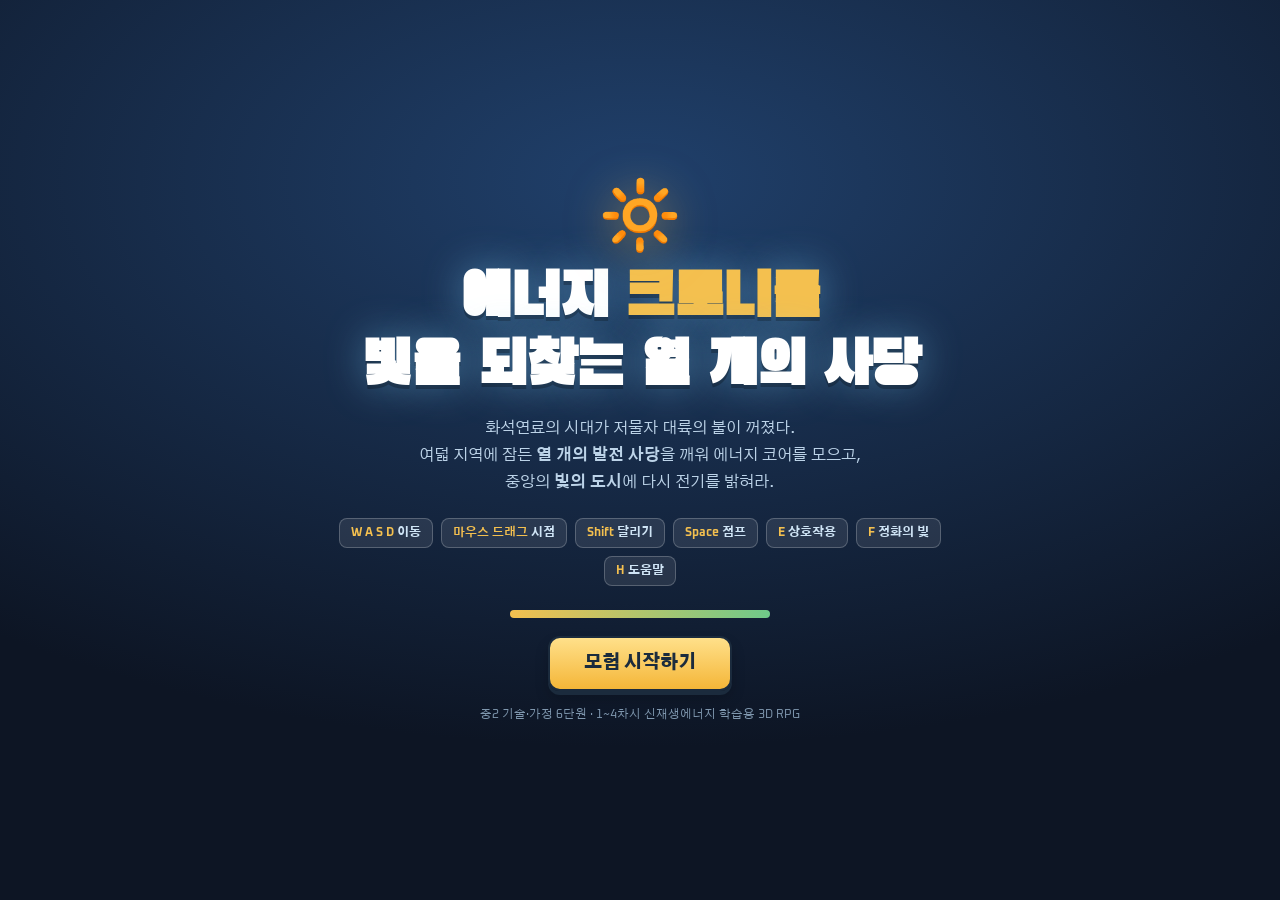
==== index.html @ 3b9fcce2 "Add files via upload" ====
<!doctype html>
<html lang="ko">
<head>
<meta charset="utf-8">
<meta name="viewport" content="width=device-width,initial-scale=1,maximum-scale=1,user-scalable=no,viewport-fit=cover">
<meta name="mobile-web-app-capable" content="yes">
<meta name="apple-mobile-web-app-capable" content="yes">
<meta name="description" content="중2 기술·가정 6단원 신재생에너지 학습용 3D RPG">
<title>에너지 크로니클 — 빛을 되찾는 열 개의 사당</title>
<link rel="preconnect" href="https://fonts.googleapis.com">
<link rel="preconnect" href="https://fonts.gstatic.com" crossorigin>
<link rel="stylesheet" href="https://fonts.googleapis.com/css2?family=Black+Han+Sans&family=Gothic+A1:wght@400;500;700;900&family=Oxanium:wght@600;800&display=swap">
<link rel="stylesheet" href="css/theme.css">
<link rel="stylesheet" href="css/ui.css">
</head>
<body>
<div id="scene"></div>
<!-- ═══════════ 타이틀 ═══════════ -->
<div id="title">
  <div class="wrap">
    <div class="crest">🔆</div>
    <h1>에너지 <em>크로니클</em><br>빛을 되찾는 열 개의 사당</h1>
    <p>화석연료의 시대가 저물자 대륙의 불이 꺼졌다.<br>
       여덟 지역에 잠든 <b>열 개의 발전 사당</b>을 깨워 에너지 코어를 모으고,<br>
       중앙의 <b>빛의 도시</b>에 다시 전기를 밝혀라.</p>
    <div class="keys">
      <span class="kcap"><b>W A S D</b> 이동</span>
      <span class="kcap"><b>마우스 드래그</b> 시점</span>
      <span class="kcap"><b>Shift</b> 달리기</span>
      <span class="kcap"><b>Space</b> 점프</span>
      <span class="kcap"><b>E</b> 상호작용</span>
      <span class="kcap"><b>F</b> 정화의 빛</span>
      <span class="kcap"><b>H</b> 도움말</span>
    </div>
    <div class="keys" id="touchKeys" style="display:none">
      <span class="kcap"><b>왼쪽 조이스틱</b> 이동 (끝까지 밀면 달리기)</span>
      <span class="kcap"><b>화면 쓸기</b> 시점 · <b>두 손가락</b> 줌</span>
      <span class="kcap"><b>E 버튼</b> 사당 입장 · 대화</span>
      <span class="kcap"><b>빛 버튼</b> 오염 몬스터 정화</span>
    </div>
    <div id="loadbar"><i></i></div>
    <button class="btn gold" id="startBtn" style="font-size:18px;padding:14px 34px">모험 시작하기</button>
    <div id="saveRow">
      <span id="saveInfo"></span>
      <button class="linkBtn" id="resetBtn">처음부터 새로 시작</button>
    </div>
    <div style="color:#7f97ae;font-size:12px;margin-top:16px;font-family:var(--num)">
      중2 기술·가정 6단원 · 1~4차시 신재생에너지 학습용 3D RPG
    </div>
  </div>
</div>

<!-- ═══════════ HUD ═══════════ -->
<div id="hud">
  <div id="coreHud" class="panel">
    <div class="ttl"><span style="font-size:19px">🏙️</span><b>빛의 도시 전력</b></div>
    <div id="powerBar"><i></i></div>
    <div id="powerTxt"><span id="pwPct">0%</span><span id="pwCnt">코어 0 / 10</span></div>
    <div id="coreDots"></div>
    <div id="hpHud"><span class="lb">체력</span></div>
  </div>
  <div id="sparkHud" class="panel"><span style="font-size:19px">✨</span><b id="sparkN">0</b><span style="font-size:12px;color:var(--muted);font-weight:700">에너지 파편</span></div>
  <button id="sndBtn" class="panel" title="소리 켜기/끄기 (K)" aria-label="소리 켜기/끄기">🔊</button>
  <div id="runeHud" class="panel" style="display:none"><span style="font-size:19px">🔷</span><b id="runeN">0 / 10</b><span style="font-size:12px;color:var(--muted);font-weight:700">고대 룬</span></div>
  <div id="quest" class="panel">
    <span class="tag">현재 목표</span>
    <h4 id="qTitle">빛의 도시로</h4>
    <p id="qBody">도시 광장의 시장에게 말을 걸어 무슨 일이 벌어졌는지 들어보자.</p>
  </div>
  <div id="minimap"><canvas id="mmCv" width="356" height="356"></canvas>
    <div id="warpPanel"><div class="warpHead">✨ 빠른 이동 <small>깨운 사당으로 바로 갑니다</small></div>
      <div id="warpList"></div></div>
  </div>
  <div id="prompt" class="panel"><span class="ekey">E</span><span class="txt"></span></div>
  <div id="toast"></div>
  <div id="hint">H · 도움말 &nbsp;|&nbsp; M · 지도 확대 &nbsp;|&nbsp; 마우스 휠 · 줌</div>
</div>

<!-- ═══════════ 터치 컨트롤 ═══════════ -->
<div id="touchUI">
  <div id="stick"><div id="knob"></div></div>
  <div id="tbtns">
    <button class="tbtn" id="tRun">달리기</button>
    <button class="tbtn light" id="tLight">빛<small>정화</small></button>
    <button class="tbtn" id="tJump">점프<small>▲</small></button>
    <button class="tbtn big" id="tE">E<small>상호작용</small></button>
  </div>
  <button id="fsBtn" title="전체화면">⛶</button>
</div>

<div id="hurt"></div>
<div id="downFlash"></div>

<!-- ═══════════ 대화 ═══════════ -->
<div id="dialog" class="panel">
  <div class="who"><div class="face" id="dgFace">🙂</div><div><b id="dgName">주민</b><br><span id="dgRole"></span></div></div>
  <div class="say" id="dgSay"></div>
  <div class="next">Space / 클릭 — 다음 ▶</div>
</div>

<!-- ═══════════ 사당 ═══════════ -->
<div id="shrine">
  <div id="shrineBox" class="panel">
    <div class="shHead">
      <div class="icon" id="shIcon">☀️</div>
      <div><h2 id="shTitle">사당</h2><p id="shSub"></p></div>
      <button class="btn ghost x" id="shClose">나가기 (Esc)</button>
    </div>
    <div class="shBody">
      <div>
        <div class="stagePane"><canvas id="shCv" width="960" height="540"></canvas>
          <div class="clearBanner" id="shClear">
            <div>
              <div class="coreSpin" id="clearIcon">💠</div>
              <h3 id="clearTitle">에너지 코어 획득!</h3>
              <p id="clearText"></p>
              <button class="btn gold" id="clearBtn">코어를 가지고 나가기</button>
            </div>
          </div>
        </div>
        <div class="note" id="shNote" style="margin-top:10px"></div>
      </div>
      <div class="ctrlPane" id="shCtrl"></div>
    </div>
  </div>
</div>

<!-- ═══════════ 엔딩 ═══════════ -->
<div id="ending"><div class="wrap">
  <div style="font-size:62px;margin-bottom:8px" id="endEmoji">🌇</div>
  <h1 id="endTitle">빛의 도시가 <em>다시 켜졌다</em></h1>
  <p id="endText"></p>
  <div class="sum" id="endSum"></div>
  <button class="btn gold" id="endBtn">섬으로 돌아가기</button>
</div></div>

<!-- ═══════════ 도움말 ═══════════ -->
<div id="help"><div class="panel">
  <div class="helpHead">
    <h3>🎮 조작 방법</h3>
    <button class="helpClose" id="helpX2" aria-label="닫기">✕</button>
  </div>
  <div class="helpBody">
    <table>
      <tr><td>W A S D</td><td>앞·뒤·좌·우 이동 (카메라 기준)</td></tr>
      <tr><td>마우스 드래그</td><td>카메라 회전 · 휠로 줌</td></tr>
      <tr><td>Shift</td><td>달리기</td></tr>
      <tr><td>Space</td><td>점프 (대화 중엔 다음 대사)</td></tr>
      <tr><td>E</td><td>사당 입장 · 대화 · 파편 줍기</td></tr>
      <tr><td>F / 클릭</td><td>정화의 빛 (가까운 몬스터 자동 조준)</td></tr>
      <tr><td>M</td><td>전체 지도 보기</td></tr>
      <tr><td>Esc</td><td>사당·대화 나가기</td></tr>
      <tr><td>H</td><td>이 도움말 열기/닫기</td></tr>
      <tr><td>태블릿</td><td>왼쪽 조이스틱 이동(끝까지 밀면 달리기)<br>화면 쓸기 시점 · 두 손가락 줌 · 오른쪽 E/점프</td></tr>
    </table>

    <h4>알아두면 좋은 것</h4>
    <ul class="helpList">
      <li><b>🌫️ 오염 몬스터</b> — 정화의 빛(F)으로 물리칩니다. 코어가 많을수록 빛이 강해지고, 사당을 깨우면 그 지역의 오염이 걷힙니다.</li>
      <li><b>💚 체력</b> — 다하면 빛의 도시에서 깨어납니다. 진행 상황은 그대로예요.</li>
      <li><b>✨ 에너지 파편</b> — 3개를 모으면 사당 안에서 힌트를 한 번 쓸 수 있습니다.</li>
      <li><b>🗺️ 여덟 지역</b> — 바람 언덕 · 물의 계곡 · 불의 분지 · 황금 들판 · 되살림 단지 · 수소 해안 · 햇빛 고원 · 조수 갯벌. 땅 색과 풍경, 세워진 구조물이 지역마다 다릅니다.</li>
      <li><b>✨ 빠른 이동</b> — M으로 지도를 열면 이미 깨운 사당으로 바로 갈 수 있습니다. 아직 안 깬 사당으로는 못 가요 — 처음 가는 길은 직접 걸어야 합니다.</li>
      <li><b>👻 수호 정령</b> — 사당 입구 옆에 떠 있습니다. 처음 다가가면 먼저 말을 걸고, 시련을 깨면 축하해 줍니다. E로 다시 대화할 수 있어요.</li>
      <li><b>🔷 고대 룬</b> — 사당 뒤편에 하나씩 숨어 있습니다. 모을수록 관제탑 예산 +5억 (10개면 100 → 150억).</li>
      <li><b>💠 코어 10개</b> — 도시에 불이 켜지고, 광장에 <b>에너지 관제탑</b>(마지막 시련)이 열립니다.</li>
    </ul>

    <div class="ctrl" style="margin-top:14px">
      <label>🌫️ 몬스터 밀도 <span style="font-family:var(--body);font-weight:700;font-size:12px;color:var(--muted)">수업 중 바꿔도 됩니다</span></label>
      <div class="chips" id="monLv">
        <button class="chip">없음</button><button class="chip">적게</button><button class="chip">적당히</button><button class="chip">보통</button>
      </div>
      <div class="note" id="monLvDesc" style="margin-top:7px"></div>
    </div>
    <div class="ctrl" style="margin-top:14px">
      <label>🔊 소리 <span id="volLabel" style="font-family:var(--num);font-weight:800;font-size:14px;color:#c2691f">18%</span></label>
      <input type="range" id="volRange" min="0" max="60" step="1" value="18">
      <div class="note" style="margin-top:7px">0으로 내리면 꺼집니다. 화면 오른쪽 위 스피커 버튼이나 <b>K</b> 키로도 켜고 끌 수 있어요. 배경음악은 파일이 아니라 코드로 연주되므로 인터넷이 없어도 나옵니다.</div>
    </div>
    <div class="ctrl" style="margin-top:12px">
      <label>🗑️ 진행 초기화 <span style="font-family:var(--body);font-weight:700;font-size:12px;color:var(--muted)">이 기기·이 브라우저에만 적용</span></label>
      <button class="btn ghost" id="resetBtn2" style="width:100%">처음부터 새로 시작</button>
      <div class="note" style="margin-top:7px">모은 코어·룬·파편과 정령 대화 기록이 모두 지워지고 화면이 새로 열립니다.</div>
    </div>
  </div>
  <div class="helpFoot"><button class="btn" id="helpX">닫기</button></div>
</div></div>

<script src="js/vendor/three.min.js"></script>
<script src="js/config.js"></script>
<script src="js/audio.js"></script>
<script src="js/art.js"></script>
<script src="js/world.js"></script>
<script src="js/regions.js"></script>
<script src="js/actors.js"></script>
<script src="js/monsters.js"></script>
<script src="js/game.js"></script>
<script src="js/shrine.js"></script>
<script src="js/puzzles.js"></script>
</body>
</html>
---- css/theme.css ----
/* ═══════════════════════════════════════════════════
   theme.css — 색 · 글꼴 · 기본 리셋
   톤을 바꾸고 싶으면 여기 :root 변수만 고치면 됩니다.
   ═══════════════════════════════════════════════════ */
:root{
  --disp:'Black Han Sans',system-ui,sans-serif;
  --body:'Gothic A1',system-ui,sans-serif;
  --num:'Oxanium','Gothic A1',monospace;
  --ink:#14202f; --paper:#f6f1e4; --paper2:#fffdf6;
  --line:#d8ceb6; --muted:#6d7f92;
  --gold:#f4c04f; --leaf:#6fc98a; --sky:#79c8f2;
  --solar:#f6b93b; --thermal:#ef7a5a; --wind:#5ad3c4; --hydro:#5b9df9;
  --geo:#e8674f; --ocean:#8f7ef0; --bio:#8dc63f; --waste:#c58bd6;
  --h2:#4fd0e0; --cell:#7ae0a8;
}
*{box-sizing:border-box;margin:0;padding:0}
html,body{height:100%;overflow:hidden;background:#0d1524}
body{font-family:var(--body);color:var(--ink);-webkit-user-select:none;user-select:none;
  -webkit-tap-highlight-color:transparent;touch-action:none;overscroll-behavior:none}
canvas{touch-action:none}
canvas{display:block}
#scene{position:fixed;inset:0}
---- css/ui.css ----
/* ═══════════════════════════════════════════════════
   ui.css — HUD · 대화창 · 사당 화면 · 터치 컨트롤
   ═══════════════════════════════════════════════════ */
/* ───────── 공통 UI 부품 ───────── */
.panel{
  background:linear-gradient(180deg,var(--paper2),var(--paper));
  border:2px solid var(--line);border-radius:18px;
  box-shadow:0 10px 30px rgba(10,20,35,.28), inset 0 1px 0 #fff;
}
.tag{font-family:var(--num);font-weight:800;font-size:11px;letter-spacing:.14em;text-transform:uppercase;color:var(--muted)}
.btn{
  font-family:var(--body);font-weight:900;font-size:15px;cursor:pointer;
  border:2px solid #1b2b3d;border-radius:12px;padding:10px 18px;
  background:linear-gradient(180deg,#fff,#efe7d3);color:#1b2b3d;
  box-shadow:0 4px 0 #1b2b3d, 0 8px 14px rgba(0,0,0,.18);transition:.08s;
}
.btn:hover{transform:translateY(-1px);box-shadow:0 5px 0 #1b2b3d,0 10px 18px rgba(0,0,0,.2)}
.btn:active{transform:translateY(3px);box-shadow:0 1px 0 #1b2b3d}
.btn.gold{background:linear-gradient(180deg,#ffe08a,#f4b638)}
.btn.ghost{background:rgba(255,255,255,.6);box-shadow:0 3px 0 rgba(27,43,61,.5)}
.btn:disabled{opacity:.45;cursor:not-allowed;transform:none;box-shadow:0 4px 0 #1b2b3d}

/* ───────── 타이틀 ───────── */
#title{position:fixed;inset:0;z-index:60;display:flex;align-items:center;justify-content:center;
  background:radial-gradient(120% 90% at 50% 20%,#20406b 0%,#0d1524 70%);}
#title .wrap{text-align:center;max-width:720px;padding:28px;animation:rise .8s cubic-bezier(.2,.9,.3,1)}
@keyframes rise{from{opacity:0;transform:translateY(24px)}to{opacity:1;transform:none}}
#title .crest{font-size:66px;filter:drop-shadow(0 6px 20px rgba(244,192,79,.55));animation:float 3.4s ease-in-out infinite}
@keyframes float{0%,100%{transform:translateY(0)}50%{transform:translateY(-10px)}}
#title h1{font-family:var(--disp);color:#fff;font-size:clamp(34px,6vw,60px);line-height:1.14;letter-spacing:-1px;
  text-shadow:0 4px 0 rgba(0,0,0,.25),0 0 40px rgba(121,200,242,.45);margin:6px 0 4px}
#title h1 em{font-style:normal;color:var(--gold)}
#title p{color:#bcd3e8;font-size:16px;line-height:1.7;margin:12px auto 22px;max-width:52ch}
#title .keys{display:flex;gap:8px;justify-content:center;flex-wrap:wrap;margin-bottom:24px}
.kcap{font-family:var(--num);font-weight:800;font-size:12px;color:#cfe4f5;background:rgba(255,255,255,.09);
  border:1px solid rgba(255,255,255,.22);border-radius:8px;padding:6px 11px}
.kcap b{color:var(--gold)}
#loadbar{width:260px;height:8px;border-radius:9px;background:rgba(255,255,255,.14);margin:0 auto 18px;overflow:hidden}
#bootErr{max-width:560px;margin:4px auto 0;padding:18px 20px;border-radius:16px;text-align:left;
  background:rgba(255,255,255,.07);border:1px solid rgba(255,180,180,.45);color:#e8f0f8;line-height:1.75}
#bootErr b{display:block;font-family:var(--disp);font-size:19px;color:#ffb4a8;margin-bottom:8px}
#bootErr div{font-size:14px;color:#cfe0f0}
#bootErr code{font-family:var(--num);font-size:13px;background:rgba(0,0,0,.35);padding:2px 7px;border-radius:6px;
  color:#ffd764;display:inline-block;margin-top:2px;word-break:break-all}
#loadbar i{display:block;height:100%;width:0;background:linear-gradient(90deg,var(--gold),var(--leaf));transition:.3s}

/* ───────── HUD ───────── */
#hud{position:fixed;inset:0;pointer-events:none;z-index:20;opacity:0;transition:.5s}
#hud.on{opacity:1}
#coreHud{position:absolute;top:16px;left:16px;padding:12px 14px;min-width:246px}
#coreHud .ttl{display:flex;align-items:center;gap:8px;margin-bottom:8px}
#coreHud .ttl b{font-family:var(--disp);font-size:16px}
#powerBar{height:12px;border-radius:8px;background:#e3dac2;border:1px solid var(--line);overflow:hidden;position:relative}
#powerBar i{display:block;height:100%;width:0;border-radius:8px;
  background:linear-gradient(90deg,#f4c04f,#8dc63f,#5ad3c4);transition:width .6s cubic-bezier(.2,.9,.3,1)}
#powerTxt{font-family:var(--num);font-weight:800;font-size:12px;color:var(--muted);margin-top:6px;display:flex;justify-content:space-between}
#coreDots{display:flex;gap:5px;flex-wrap:wrap;margin-top:9px}
.cdot{width:20px;height:20px;border-radius:7px;border:2px solid var(--line);background:#e9e0c9;
  display:grid;place-items:center;font-size:10px;opacity:.5;transition:.3s}
.cdot.got{opacity:1;border-color:#1b2b3d;box-shadow:0 0 12px rgba(244,192,79,.8);transform:scale(1.06)}
#hpHud{display:flex;gap:5px;margin-top:10px;padding-top:9px;border-top:1px dashed var(--line);align-items:center}
#hpHud .lb{font-size:11px;font-weight:900;color:var(--muted);margin-right:2px}
.heart{width:19px;height:19px;font-size:15px;line-height:19px;text-align:center;transition:.2s;filter:drop-shadow(0 1px 2px rgba(0,0,0,.25))}
.heart.off{filter:grayscale(1);opacity:.28;transform:scale(.86)}
#hurt{position:fixed;inset:0;z-index:25;pointer-events:none;opacity:0;
  background:radial-gradient(120% 90% at 50% 50%,transparent 42%,rgba(190,40,40,.62) 100%)}
#hurt.on{animation:hurtF .5s ease-out}
@keyframes hurtF{0%{opacity:1}100%{opacity:0}}
#downFlash{position:fixed;inset:0;z-index:26;pointer-events:none;opacity:0;background:#f4f1e6}
#downFlash.on{animation:downF 1.5s ease-out}
@keyframes downF{0%{opacity:1}100%{opacity:0}}
@media (prefers-reduced-motion:reduce){#hurt.on,#downFlash.on{animation-duration:.01s}}
#sparkHud{position:absolute;top:16px;right:16px;padding:10px 14px;display:flex;align-items:center;gap:8px}
#sparkHud b{font-family:var(--num);font-size:18px}
#runeHud{position:absolute;top:66px;right:16px;padding:8px 13px;display:flex;align-items:center;gap:8px}
#runeHud b{font-family:var(--num);font-size:17px;color:#2b7f9c}
#minimap{position:absolute;bottom:16px;right:16px;width:178px;height:178px;border-radius:50%;
  border:3px solid var(--line);box-shadow:0 8px 24px rgba(0,0,0,.3);background:#1e3a5c;overflow:hidden}
#minimap canvas{width:100%;height:100%}
#minimap.big{width:min(62vh,520px);height:min(62vh,520px);bottom:50%;right:50%;transform:translate(50%,50%);transition:.25s}
#prompt{position:absolute;left:50%;bottom:112px;transform:translateX(-50%) scale(.9);opacity:0;
  padding:11px 20px;display:flex;align-items:center;gap:10px;transition:.18s;white-space:nowrap}
#prompt.on{opacity:1;transform:translateX(-50%) scale(1)}
#prompt .ekey{font-family:var(--num);font-weight:800;background:#1b2b3d;color:#ffe08a;border-radius:8px;padding:4px 10px;font-size:13px}
#prompt .txt{font-weight:900;font-size:15px}
#quest{position:absolute;bottom:16px;left:16px;padding:12px 14px;max-width:290px}
#quest .tag{display:block;margin-bottom:5px}
#quest h4{font-family:var(--disp);font-size:15px;margin-bottom:3px}
#quest p{font-size:13px;color:#41566b;line-height:1.55}
#toast{position:absolute;left:50%;top:84px;transform:translateX(-50%);display:flex;flex-direction:column;gap:8px;align-items:center}
.toastItem{padding:10px 18px;font-weight:900;font-size:14px;display:flex;gap:9px;align-items:center;
  animation:tin .4s cubic-bezier(.2,1.4,.4,1)}
@keyframes tin{from{opacity:0;transform:translateY(-14px) scale(.9)}to{opacity:1;transform:none}}
#hint{position:absolute;left:50%;bottom:16px;transform:translateX(-50%);font-size:12px;color:rgba(255,255,255,.75);
  font-family:var(--num);font-weight:600;text-shadow:0 2px 6px rgba(0,0,0,.6);letter-spacing:.02em}

/* ───────── 대화창 ───────── */
#dialog{position:fixed;left:50%;bottom:34px;transform:translateX(-50%) translateY(30px);width:min(680px,92vw);
  z-index:40;padding:18px 22px 16px;opacity:0;pointer-events:none;transition:.22s}
#dialog.on{opacity:1;transform:translateX(-50%);pointer-events:auto}
#dialog .who{display:flex;align-items:center;gap:10px;margin-bottom:8px}
#dialog .face{width:38px;height:38px;border-radius:12px;display:grid;place-items:center;font-size:21px;border:2px solid var(--line);background:#fff}
#dialog .who b{font-family:var(--disp);font-size:17px}
#dialog .who span{font-size:12px;color:var(--muted);font-weight:700}
#dialog .say{font-size:15.5px;line-height:1.75;min-height:52px}
#dialog .say em{font-style:normal;font-weight:900;color:#c2691f;background:linear-gradient(180deg,transparent 62%,#ffe4a8 62%)}
#dialog .next{text-align:right;font-size:12px;color:var(--muted);font-family:var(--num);font-weight:700;margin-top:8px}

/* ───────── 사당 오버레이 ───────── */
#shrine{position:fixed;inset:0;z-index:50;display:none;align-items:center;justify-content:center;padding:22px;
  background:rgba(9,17,30,.82);backdrop-filter:blur(7px)}
#shrine.on{display:flex}
#shrineBox{width:min(1000px,96vw);max-height:94vh;overflow:auto;padding:0;animation:rise .35s cubic-bezier(.2,.9,.3,1)}
.shHead{display:flex;align-items:center;gap:14px;padding:18px 22px;border-bottom:2px solid var(--line);position:sticky;top:0;
  background:linear-gradient(180deg,#fffdf6,#f8f3e6);z-index:2;border-radius:16px 16px 0 0}
.shHead .icon{width:52px;height:52px;border-radius:15px;display:grid;place-items:center;font-size:27px;border:2px solid #1b2b3d;box-shadow:0 4px 0 #1b2b3d}
.shHead h2{font-family:var(--disp);font-size:22px;line-height:1.2}
.shHead p{font-size:13px;color:var(--muted);font-weight:700;margin-top:2px}
.shHead .x{margin-left:auto}
.shBody{padding:20px 22px 24px;display:grid;grid-template-columns:1fr 320px;gap:20px}
@media(max-width:880px){.shBody{grid-template-columns:1fr}}
.stagePane{background:#0f1b2c;border:2px solid #1b2b3d;border-radius:16px;overflow:hidden;position:relative}
.stagePane canvas{width:100%;height:auto;display:block}
.ctrlPane{display:flex;flex-direction:column;gap:12px}
.mission{border:2px dashed var(--line);border-radius:14px;padding:12px 14px;background:#fffdf6}
.mission .tag{display:block;margin-bottom:4px}
.mission b{font-size:14.5px;display:block;line-height:1.5}
.steps{display:flex;flex-direction:column;gap:6px;margin-top:9px}
.step{display:flex;gap:8px;align-items:center;font-size:13px;font-weight:700;color:#67788c}
.step i{width:19px;height:19px;border-radius:6px;border:2px solid var(--line);background:#fff;display:grid;place-items:center;
  font-size:11px;font-style:normal;flex:0 0 auto}
.step b,.step em{display:inline;font-size:inherit;font-style:normal;font-weight:900;color:#c2691f}
.step.done{color:#1b2b3d}
/* ───────── 단계 유지 게이지 (슬라이더 마구 흔들기 방지) ───────── */
.step{position:relative;padding-bottom:5px}
.step::after{content:'';position:absolute;left:27px;right:0;bottom:0;height:3px;border-radius:2px;
  background:linear-gradient(90deg,var(--leaf),#8fd6a8);
  transform:scaleX(var(--p,0));transform-origin:left center;
  transition:transform .12s linear;opacity:var(--po,0)}
.step.done::after{opacity:0}
.step i.hold{border-color:#3f9d6a;color:#3f9d6a}
.holdTip{margin-top:9px;font-size:11.5px;font-weight:700;color:var(--muted);line-height:1.45}
.holdTip b{display:inline;font-size:inherit;color:#c2691f}

.step.done i{background:var(--leaf);border-color:#2f7a4d;color:#fff}
.ctrl{background:#fffdf6;border:2px solid var(--line);border-radius:14px;padding:12px 14px}
.ctrl label{display:flex;justify-content:space-between;align-items:baseline;font-weight:900;font-size:13.5px;margin-bottom:7px}
.ctrl label span{font-family:var(--num);font-weight:800;font-size:15px;color:#c2691f}
input[type=range]{width:100%;-webkit-appearance:none;appearance:none;height:8px;border-radius:8px;background:#e3dac2;outline:none}
input[type=range]::-webkit-slider-thumb{-webkit-appearance:none;width:22px;height:22px;border-radius:50%;
  background:linear-gradient(180deg,#fff,#f0e6cd);border:2px solid #1b2b3d;cursor:pointer;box-shadow:0 2px 5px rgba(0,0,0,.28)}
input[type=range]::-moz-range-thumb{width:20px;height:20px;border-radius:50%;background:#fff;border:2px solid #1b2b3d;cursor:pointer}
.readout{display:flex;gap:8px;flex-wrap:wrap}
.stat{flex:1 1 92px;background:#0f1b2c;border-radius:11px;padding:8px 10px;color:#dce8f5}
.stat .k{font-family:var(--num);font-size:10px;letter-spacing:.1em;color:#8fa9c2;text-transform:uppercase}
.stat .v{font-family:var(--num);font-weight:800;font-size:19px;line-height:1.2}
.chips{display:flex;flex-wrap:wrap;gap:7px}
.chip{font-weight:800;font-size:13px;border:2px solid var(--line);background:#fff;border-radius:11px;padding:8px 12px;cursor:pointer;transition:.12s}
.chip:hover{border-color:#1b2b3d;transform:translateY(-1px)}
.chip.sel{background:#1b2b3d;color:#ffe08a;border-color:#1b2b3d}
.chip.ok{background:var(--leaf);border-color:#2f7a4d;color:#fff}
.chip.no{background:#ffb3ab;border-color:#c0392b}
.bins{display:grid;grid-template-columns:repeat(3,1fr);gap:8px}
.bin{border:2px dashed var(--line);border-radius:13px;padding:9px 6px;text-align:center;background:#fffdf6;cursor:pointer;transition:.12s}
.bin:hover{border-color:#1b2b3d;background:#fff8e6}
.bin .bi{font-size:22px}
.bin .bn{font-weight:900;font-size:12.5px;margin-top:2px}
.bin .bc{font-size:11px;color:var(--muted);font-weight:700}
.quizBox{border:2px solid #1b2b3d;border-radius:14px;padding:14px;background:#fff8e6}
.quizBox .q{font-weight:900;font-size:14.5px;line-height:1.55;margin-bottom:10px}
.quizBox .opt{display:block;width:100%;text-align:left;font-weight:700;font-size:13.5px;border:2px solid var(--line);
  background:#fff;border-radius:11px;padding:9px 12px;margin-bottom:6px;cursor:pointer;font-family:var(--body)}
.quizBox .opt:hover{border-color:#1b2b3d}
.quizBox .opt.ok{background:var(--leaf);color:#fff;border-color:#2f7a4d}
.quizBox .opt.no{background:#ffcdc7;border-color:#c0392b}
/* ───────── 확인 문제 = 정령과의 대화 ───────── */
.askBox{background:linear-gradient(180deg,#fffdf6,#fff6e2)}
.askWho{display:flex;align-items:center;gap:8px;margin-bottom:9px}
.face.por{background-size:contain;background-position:center;background-repeat:no-repeat;font-size:0}
.askReact .face.por{width:26px;height:26px;display:inline-block}
.askWho .face{font-size:26px;width:38px;height:38px;flex:0 0 auto;display:grid;place-items:center;
  border-radius:50%;background:#fff;border:2px solid var(--line);box-shadow:0 2px 0 rgba(0,0,0,.05)}
.askWho b{font-size:14px;font-weight:900}
.askWho i{font-size:11.5px;font-style:normal;font-weight:700;color:var(--muted)}
.askLead{position:relative;font-size:13px;line-height:1.7;font-weight:700;color:#41566b;
  background:#fff;border:2px solid var(--line);border-radius:12px;padding:10px 12px;margin:0 0 10px 6px}
.askLead::before{content:'';position:absolute;left:12px;top:-9px;width:12px;height:12px;background:#fff;
  border-left:2px solid var(--line);border-top:2px solid var(--line);transform:rotate(45deg)}
.askLead b{color:#c2691f}
.quizBox .askQ{font-size:15px;line-height:1.55;margin:0 0 4px 6px}
.askYou{font-size:11.5px;font-weight:800;color:var(--muted);margin:8px 0 6px 2px}
.askReact{display:flex;gap:9px;align-items:flex-start;font-size:13px;line-height:1.65;font-weight:700;
  border-radius:12px;padding:10px 12px;margin-top:9px}
.askReact .face{font-size:20px;flex:0 0 auto;line-height:1.3}
.askReact.ok{background:#e6f7ec;border:2px solid #7ac89a;color:#215c3c}
.askReact.no{background:#fff1ec;border:2px solid #efab97;color:#8a4232}
.askReact b{color:#c2691f}
.askNote{margin-top:7px;font-size:12px;font-weight:600;line-height:1.6;opacity:.9}
.quizBox .opt:disabled{opacity:.5;cursor:default}
.explain{font-size:13px;line-height:1.6;color:#41566b;margin-top:8px;padding-top:8px;border-top:1px dashed var(--line)}
.explain strong{color:#c2691f}
.note{font-size:12.5px;color:var(--muted);line-height:1.6;font-weight:600}
.clearBanner{position:absolute;inset:0;display:none;place-items:center;background:rgba(10,20,34,.9);color:#fff;text-align:center;padding:18px;overflow:auto}
.clearBanner.on{display:grid;animation:rise .4s}
.clearBanner h3{font-family:var(--disp);font-size:25px;color:var(--gold);margin-bottom:8px;text-shadow:0 0 26px rgba(244,192,79,.6)}
.clearBanner p{font-size:13px;color:#cfe0f0;line-height:1.7;max-width:44ch;margin:0 auto 16px}
.coreSpin{font-size:40px;animation:spin 3s linear infinite;display:inline-block;margin-bottom:6px}
@keyframes spin{to{transform:rotateY(360deg)}}

/* ───────── 엔딩 ───────── */
#ending{position:fixed;inset:0;z-index:70;display:none;place-items:center;text-align:center;
  background:radial-gradient(120% 90% at 50% 30%,#2b5c8f 0%,#0d1524 72%)}
#ending.on{display:grid}
#ending .wrap{max-width:660px;padding:30px;animation:rise .9s}
#ending h1{font-family:var(--disp);font-size:clamp(30px,5.4vw,50px);color:#fff;line-height:1.2;margin-bottom:14px}
#ending h1 em{font-style:normal;color:var(--gold)}
#ending p{color:#c9dced;font-size:15px;line-height:1.85;margin-bottom:22px}
#ending .sum{display:flex;flex-wrap:wrap;gap:8px;justify-content:center;margin-bottom:24px}
#ending .sum span{font-size:12.5px;font-weight:800;color:#0d1524;background:#ffe08a;border-radius:9px;padding:6px 11px}
#help{position:fixed;inset:0;z-index:55;display:none;place-items:center;background:rgba(9,17,30,.8);backdrop-filter:blur(5px);padding:14px}
#help.on{display:grid}
/* 내용이 길어도 화면 밖으로 넘치지 않게 — 가운데 영역만 스크롤된다 */
#help .panel{width:min(560px,94vw);max-height:min(88vh,760px);padding:0;display:flex;flex-direction:column;overflow:hidden}
.helpHead{flex:0 0 auto;display:flex;align-items:center;justify-content:space-between;gap:10px;
  padding:16px 20px 12px;border-bottom:1px dashed var(--line)}
.helpBody{flex:1 1 auto;min-height:0;overflow-y:auto;-webkit-overflow-scrolling:touch;padding:14px 20px 4px}
.helpFoot{position:relative;flex:0 0 auto;text-align:right;padding:12px 20px 16px;border-top:1px dashed var(--line)}
/* 아래에 내용이 더 있다는 신호 — 스크롤 영역 끝을 살짝 흐린다 */
.helpFoot::before{content:'';position:absolute;left:2px;right:2px;top:-28px;height:28px;pointer-events:none;
  background:linear-gradient(to top, var(--paper), rgba(246,241,228,0))}
.helpBody::-webkit-scrollbar{width:9px}
.helpBody::-webkit-scrollbar-thumb{background:#d8ceb6;border-radius:9px;border:2px solid transparent;background-clip:content-box}
.helpBody::-webkit-scrollbar-track{background:transparent}
.helpBody{scrollbar-width:thin;scrollbar-color:#d8ceb6 transparent}
.helpClose{width:34px;height:34px;flex:0 0 auto;border-radius:10px;border:2px solid var(--line);
  background:#f6f1e4;font-size:15px;font-weight:900;line-height:1;cursor:pointer;color:var(--ink);font-family:var(--body)}
.helpClose:hover{border-color:#1b2b3d;background:#fff8e6}
#help h3{font-family:var(--disp);font-size:20px;margin:0}
#help h4{font-size:14px;font-weight:900;margin:16px 0 8px}
#help table{width:100%;border-collapse:collapse;font-size:13.5px}
#help td{padding:7px 4px;border-bottom:1px dashed var(--line);vertical-align:top}
#help td:first-child{font-family:var(--num);font-weight:800;width:104px;color:#c2691f;white-space:nowrap}
.helpList{list-style:none;display:flex;flex-direction:column;gap:7px}
.helpList li{font-size:12.5px;line-height:1.6;font-weight:600;color:#41566b;
  background:#fffdf6;border:2px solid var(--line);border-radius:11px;padding:8px 11px}
.helpList b{color:#1b2b3d;font-weight:900}
@media (max-height:560px){ #help .panel{max-height:94vh} #help h3{font-size:17px} }

/* ───────── 터치 컨트롤 (태블릿/모바일) ───────── */
#touchUI{position:fixed;inset:0;z-index:30;display:none;pointer-events:none}
body.touch #touchUI{display:block}
#stick{position:absolute;left:22px;bottom:22px;width:150px;height:150px;border-radius:50%;
  background:rgba(255,255,255,.16);border:2px solid rgba(255,255,255,.42);
  backdrop-filter:blur(3px);pointer-events:auto;touch-action:none;
  box-shadow:0 6px 22px rgba(0,0,0,.28)}
#stick::after{content:'이동';position:absolute;left:0;right:0;top:50%;transform:translateY(-50%);
  text-align:center;font-size:12px;font-weight:800;color:rgba(255,255,255,.5);letter-spacing:.1em}
#knob{position:absolute;left:50%;top:50%;width:64px;height:64px;margin:-32px 0 0 -32px;border-radius:50%;
  background:linear-gradient(180deg,#fffdf6,#e6dcc2);border:2px solid #1b2b3d;
  box-shadow:0 4px 10px rgba(0,0,0,.35);transition:transform .08s}
#tbtns{position:absolute;right:20px;bottom:26px;display:flex;align-items:flex-end;gap:12px;pointer-events:auto}
.tbtn{width:74px;height:74px;border-radius:50%;border:2px solid #1b2b3d;font-family:var(--body);
  font-weight:900;font-size:14px;line-height:1.15;color:#1b2b3d;cursor:pointer;touch-action:none;
  background:linear-gradient(180deg,#fffdf6,#efe7d3);box-shadow:0 5px 0 #1b2b3d,0 9px 16px rgba(0,0,0,.28)}
.tbtn:active{transform:translateY(4px);box-shadow:0 1px 0 #1b2b3d}
.tbtn.big{width:92px;height:92px;font-size:17px;background:linear-gradient(180deg,#ffe08a,#f4b638)}
.tbtn.light{width:88px;height:88px;font-size:16px;background:linear-gradient(180deg,#cdf3ff,#6fd6ef)}
.tbtn.on{background:linear-gradient(180deg,#8ef0a8,#4fc47a)}
.tbtn small{display:block;font-size:11px;font-weight:800;opacity:.62;margin-top:1px}
#fsBtn{position:absolute;top:16px;right:16px;width:44px;height:44px;border-radius:13px;font-size:19px;
  border:2px solid var(--line);background:rgba(255,253,246,.92);cursor:pointer;pointer-events:auto;
  box-shadow:0 5px 14px rgba(0,0,0,.22);display:none}
body.touch #fsBtn, body.canfs #fsBtn{display:block}
body.touch #sparkHud{right:70px}
body.touch #runeHud{right:70px}
/* 터치 기기: 조작 버튼과 겹치지 않게 HUD 재배치 */
body.touch #minimap{bottom:auto;top:78px;right:16px;width:150px;height:150px}
body.touch #quest{bottom:auto;top:auto;left:16px;bottom:190px;max-width:250px;padding:10px 12px}
body.touch #quest h4{font-size:14px}
body.touch #quest p{font-size:12px}
body.touch #prompt{bottom:200px}
body.touch #dialog{bottom:24px;width:min(560px,64vw);left:calc(50% + 20px)}
@media (max-width:820px){
  body.touch #quest{display:none}
  body.touch #minimap{width:118px;height:118px;top:74px;right:14px}
  body.touch #dialog{width:min(560px,88vw);left:50%;bottom:150px}
}

/* 좁은 화면 · 태블릿 세로 */
@media (max-width:1024px){
  #coreHud{min-width:210px;padding:10px 12px;transform-origin:top left;transform:scale(.92)}
  #minimap{width:140px;height:140px}
  #quest{max-width:230px;font-size:12px}
  #quest p{font-size:12px}
  #hint{display:none}
}
@media (max-width:820px){
  #quest{display:none}
  #minimap{width:112px;height:112px;bottom:auto;top:104px;right:14px}
  #stick{width:132px;height:132px}
  #knob{width:56px;height:56px;margin:-28px 0 0 -28px}
  .tbtn{width:64px;height:64px;font-size:13px}
  .tbtn.big{width:80px;height:80px;font-size:15px}
  .tbtn.light{width:76px;height:76px;font-size:14px}
  #prompt{bottom:172px}
  #dialog{bottom:120px;padding:14px 16px}
  #dialog .say{font-size:15px}
}
@media (max-height:560px){
  #stick{width:118px;height:118px;left:14px;bottom:14px}
  #knob{width:50px;height:50px;margin:-25px 0 0 -25px}
  #tbtns{right:14px;bottom:16px}
}
/* 터치 기기: 조작 요소 키우기 */
@media (pointer:coarse){
  input[type=range]{height:16px;border-radius:10px}
  input[type=range]::-webkit-slider-thumb{width:34px;height:34px}
  input[type=range]::-moz-range-thumb{width:32px;height:32px}
  .chip{padding:12px 16px;font-size:14px}
  .bin{padding:14px 8px}
  .quizBox .opt{padding:13px 14px;font-size:14.5px}
  .btn{padding:13px 20px}
  .shBody{gap:16px}
  #shrineBox{max-height:96vh}
  .shHead{padding:14px 16px}
  .shBody{padding:16px}
}

/* ───────── 마지막 시련 — 에너지 믹스 설계 ───────── */
.mixList{display:flex;flex-direction:column;gap:6px;margin-top:2px}
.mixRow{--c:var(--line);display:flex;align-items:center;gap:7px;background:#fff;
  border:2px solid var(--line);border-radius:12px;padding:6px 8px}
.mixRow .ic{font-size:17px;width:22px;text-align:center;flex:0 0 auto}
.mixRow .nm{flex:1;font-weight:900;font-size:13px;line-height:1.2;min-width:0}
.mixRow .nm small{display:block;font-weight:700;font-size:10.5px;color:var(--muted);margin-top:2px;
  white-space:nowrap;overflow:hidden;text-overflow:ellipsis}
.mixRow .n{width:24px;text-align:center;font-family:var(--num);font-weight:800;font-size:17px}
.mixRow .mn,.mixRow .pl{width:30px;height:30px;flex:0 0 auto;border-radius:9px;border:2px solid var(--line);
  background:#f6f1e4;font-weight:900;font-size:15px;line-height:1;cursor:pointer;font-family:var(--body);color:var(--ink)}
.mixRow .mn:hover,.mixRow .pl:hover{border-color:#1b2b3d;background:#fff8e6}
.mixRow .mn:active,.mixRow .pl:active{transform:scale(.92)}
.mixRow.on{border-color:var(--c);background:#fffaef;box-shadow:0 2px 0 rgba(0,0,0,.05)}
@media (pointer:coarse){
  .mixRow .mn,.mixRow .pl{width:36px;height:36px;font-size:17px}
  .mixRow .nm small{white-space:normal}
}


/* ───────── 진행 초기화 ───────── */
#saveRow{display:none;align-items:center;justify-content:center;gap:10px;flex-wrap:wrap;margin-top:14px}
#saveRow.on{display:flex}
#saveInfo{font-family:var(--num);font-size:12.5px;font-weight:700;color:#9fb6cd}
.linkBtn{background:none;border:none;padding:4px 6px;cursor:pointer;font-family:var(--body);
  font-size:12.5px;font-weight:800;color:#8fb4d6;text-decoration:underline;text-underline-offset:3px}
.linkBtn:hover{color:#cfe3f5}
.linkBtn.danger,.btn.danger{color:#fff;background:#c0392b;border-color:#a5301f;text-decoration:none;border-radius:10px}


/* ───────── 소리 버튼 ───────── */
#sndBtn{position:absolute;top:16px;right:150px;width:42px;height:42px;padding:0;font-size:19px;
  display:grid;place-items:center;cursor:pointer;font-family:var(--body);color:var(--ink)}
#sndBtn.off{opacity:.55;filter:grayscale(1)}
#sndBtn:hover{transform:translateY(-1px)}
body.touch #sndBtn{right:204px}
@media (max-width:820px){ #sndBtn{right:130px;width:38px;height:38px;font-size:17px} }


/* ───────── 빠른 이동 (지도 확대 시) ───────── */
#warpPanel{display:none}
#minimap.big #warpPanel{display:flex;flex-direction:column;gap:8px;position:absolute;
  right:calc(100% + 16px);top:0;width:250px;max-height:100%;padding:14px;
  background:linear-gradient(180deg,var(--paper2),var(--paper));
  border:2px solid var(--line);border-radius:16px;box-shadow:0 10px 30px rgba(10,20,35,.28)}
.warpHead{font-weight:900;font-size:14px;display:flex;flex-direction:column;gap:2px}
.warpHead small{font-weight:700;font-size:11px;color:var(--muted)}
#warpList{display:flex;flex-direction:column;gap:6px;overflow-y:auto;min-height:0}
.warpBtn{display:flex;align-items:center;gap:9px;width:100%;text-align:left;cursor:pointer;
  background:#fff;border:2px solid var(--line);border-radius:11px;padding:7px 9px;font-family:var(--body);color:var(--ink)}
.warpBtn:hover{border-color:#1b2b3d;background:#fff8e6}
.warpBtn .wi{font-size:18px;flex:0 0 auto}
.warpBtn .wn{font-weight:900;font-size:12.5px;line-height:1.25}
.warpBtn .wn small{display:block;font-weight:700;font-size:10.5px;color:var(--muted);margin-top:1px}
.warpEmpty{font-size:12px;font-weight:700;color:var(--muted);line-height:1.6}
@media (max-width:900px){
  #minimap.big #warpPanel{right:auto;left:50%;transform:translateX(-50%);top:calc(100% + 12px);width:min(320px,86vw);max-height:38vh}
}
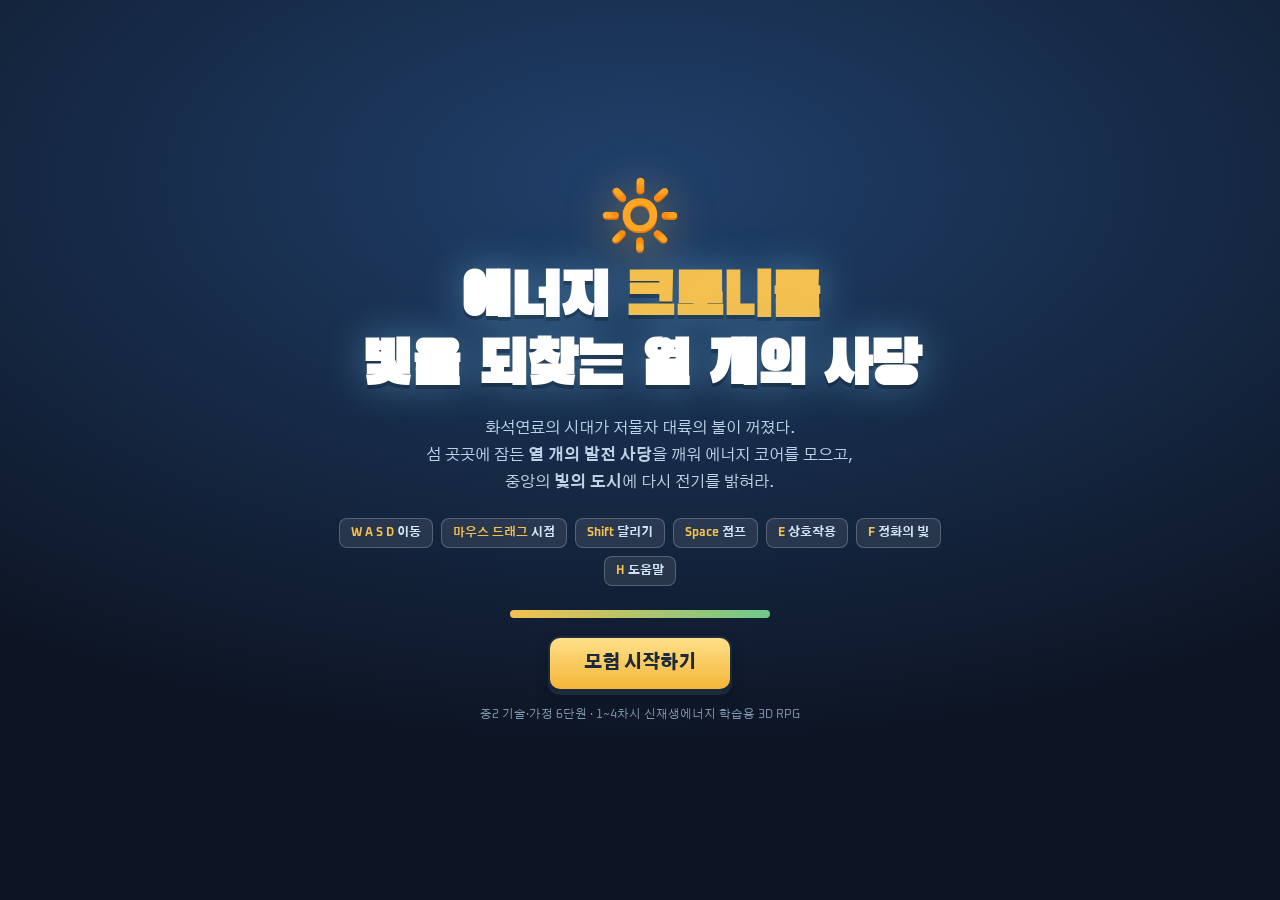
==== commit 597fee59: "Add files via upload" ====
--- a/index.html
+++ b/index.html
@@ -21,7 +21,7 @@
     <div class="crest">🔆</div>
     <h1>에너지 <em>크로니클</em><br>빛을 되찾는 열 개의 사당</h1>
     <p>화석연료의 시대가 저물자 대륙의 불이 꺼졌다.<br>
-       여덟 지역에 잠든 <b>열 개의 발전 사당</b>을 깨워 에너지 코어를 모으고,<br>
+       섬 곳곳에 잠든 <b>열 개의 발전 사당</b>을 깨워 에너지 코어를 모으고,<br>
        중앙의 <b>빛의 도시</b>에 다시 전기를 밝혀라.</p>
     <div class="keys">
       <span class="kcap"><b>W A S D</b> 이동</span>
@@ -67,10 +67,7 @@
     <h4 id="qTitle">빛의 도시로</h4>
     <p id="qBody">도시 광장의 시장에게 말을 걸어 무슨 일이 벌어졌는지 들어보자.</p>
   </div>
-  <div id="minimap"><canvas id="mmCv" width="356" height="356"></canvas>
-    <div id="warpPanel"><div class="warpHead">✨ 빠른 이동 <small>깨운 사당으로 바로 갑니다</small></div>
-      <div id="warpList"></div></div>
-  </div>
+  <div id="minimap"><canvas id="mmCv" width="356" height="356"></canvas></div>
   <div id="prompt" class="panel"><span class="ekey">E</span><span class="txt"></span></div>
   <div id="toast"></div>
   <div id="hint">H · 도움말 &nbsp;|&nbsp; M · 지도 확대 &nbsp;|&nbsp; 마우스 휠 · 줌</div>
@@ -159,8 +156,6 @@
       <li><b>🌫️ 오염 몬스터</b> — 정화의 빛(F)으로 물리칩니다. 코어가 많을수록 빛이 강해지고, 사당을 깨우면 그 지역의 오염이 걷힙니다.</li>
       <li><b>💚 체력</b> — 다하면 빛의 도시에서 깨어납니다. 진행 상황은 그대로예요.</li>
       <li><b>✨ 에너지 파편</b> — 3개를 모으면 사당 안에서 힌트를 한 번 쓸 수 있습니다.</li>
-      <li><b>🗺️ 여덟 지역</b> — 바람 언덕 · 물의 계곡 · 불의 분지 · 황금 들판 · 되살림 단지 · 수소 해안 · 햇빛 고원 · 조수 갯벌. 땅 색과 풍경, 세워진 구조물이 지역마다 다릅니다.</li>
-      <li><b>✨ 빠른 이동</b> — M으로 지도를 열면 이미 깨운 사당으로 바로 갈 수 있습니다. 아직 안 깬 사당으로는 못 가요 — 처음 가는 길은 직접 걸어야 합니다.</li>
       <li><b>👻 수호 정령</b> — 사당 입구 옆에 떠 있습니다. 처음 다가가면 먼저 말을 걸고, 시련을 깨면 축하해 줍니다. E로 다시 대화할 수 있어요.</li>
       <li><b>🔷 고대 룬</b> — 사당 뒤편에 하나씩 숨어 있습니다. 모을수록 관제탑 예산 +5억 (10개면 100 → 150억).</li>
       <li><b>💠 코어 10개</b> — 도시에 불이 켜지고, 광장에 <b>에너지 관제탑</b>(마지막 시련)이 열립니다.</li>
@@ -192,7 +187,6 @@
 <script src="js/audio.js"></script>
 <script src="js/art.js"></script>
 <script src="js/world.js"></script>
-<script src="js/regions.js"></script>
 <script src="js/actors.js"></script>
 <script src="js/monsters.js"></script>
 <script src="js/game.js"></script>
--- a/css/ui.css
+++ b/css/ui.css
@@ -363,24 +363,3 @@
 #sndBtn:hover{transform:translateY(-1px)}
 body.touch #sndBtn{right:204px}
 @media (max-width:820px){ #sndBtn{right:130px;width:38px;height:38px;font-size:17px} }
-
-
-/* ───────── 빠른 이동 (지도 확대 시) ───────── */
-#warpPanel{display:none}
-#minimap.big #warpPanel{display:flex;flex-direction:column;gap:8px;position:absolute;
-  right:calc(100% + 16px);top:0;width:250px;max-height:100%;padding:14px;
-  background:linear-gradient(180deg,var(--paper2),var(--paper));
-  border:2px solid var(--line);border-radius:16px;box-shadow:0 10px 30px rgba(10,20,35,.28)}
-.warpHead{font-weight:900;font-size:14px;display:flex;flex-direction:column;gap:2px}
-.warpHead small{font-weight:700;font-size:11px;color:var(--muted)}
-#warpList{display:flex;flex-direction:column;gap:6px;overflow-y:auto;min-height:0}
-.warpBtn{display:flex;align-items:center;gap:9px;width:100%;text-align:left;cursor:pointer;
-  background:#fff;border:2px solid var(--line);border-radius:11px;padding:7px 9px;font-family:var(--body);color:var(--ink)}
-.warpBtn:hover{border-color:#1b2b3d;background:#fff8e6}
-.warpBtn .wi{font-size:18px;flex:0 0 auto}
-.warpBtn .wn{font-weight:900;font-size:12.5px;line-height:1.25}
-.warpBtn .wn small{display:block;font-weight:700;font-size:10.5px;color:var(--muted);margin-top:1px}
-.warpEmpty{font-size:12px;font-weight:700;color:var(--muted);line-height:1.6}
-@media (max-width:900px){
-  #minimap.big #warpPanel{right:auto;left:50%;transform:translateX(-50%);top:calc(100% + 12px);width:min(320px,86vw);max-height:38vh}
-}
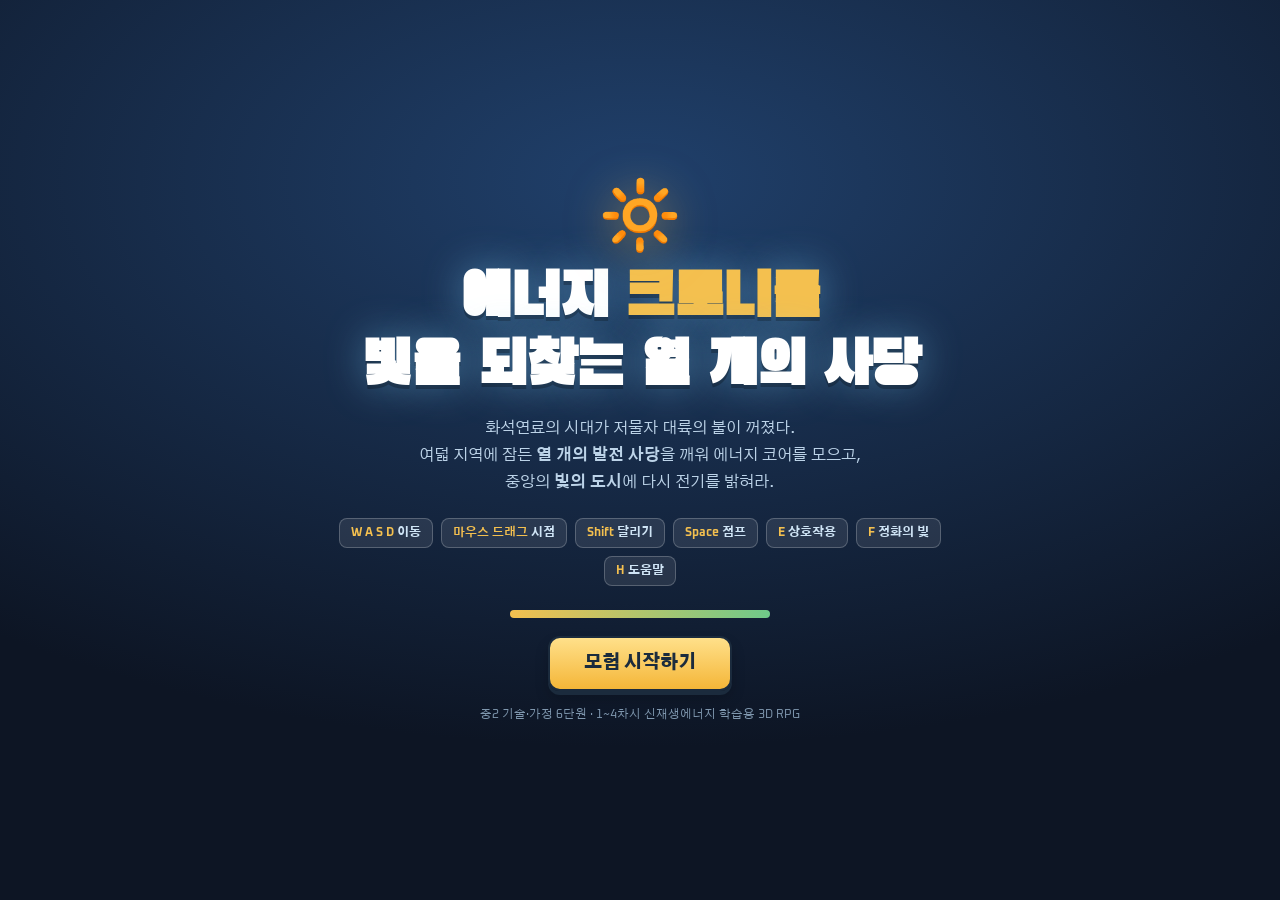
==== commit a6162fba: "Add files via upload" ====
--- a/index.html
+++ b/index.html
@@ -21,7 +21,7 @@
     <div class="crest">🔆</div>
     <h1>에너지 <em>크로니클</em><br>빛을 되찾는 열 개의 사당</h1>
     <p>화석연료의 시대가 저물자 대륙의 불이 꺼졌다.<br>
-       섬 곳곳에 잠든 <b>열 개의 발전 사당</b>을 깨워 에너지 코어를 모으고,<br>
+       여덟 지역에 잠든 <b>열 개의 발전 사당</b>을 깨워 에너지 코어를 모으고,<br>
        중앙의 <b>빛의 도시</b>에 다시 전기를 밝혀라.</p>
     <div class="keys">
       <span class="kcap"><b>W A S D</b> 이동</span>
@@ -37,6 +37,7 @@
       <span class="kcap"><b>화면 쓸기</b> 시점 · <b>두 손가락</b> 줌</span>
       <span class="kcap"><b>E 버튼</b> 사당 입장 · 대화</span>
       <span class="kcap"><b>빛 버튼</b> 오염 몬스터 정화</span>
+      <span class="kcap">오른쪽 위 <b>🗺️ 지도</b> · <b>❓ 도움말</b> · <b>🔊 소리</b></span>
     </div>
     <div id="loadbar"><i></i></div>
     <button class="btn gold" id="startBtn" style="font-size:18px;padding:14px 34px">모험 시작하기</button>
@@ -67,7 +68,16 @@
     <h4 id="qTitle">빛의 도시로</h4>
     <p id="qBody">도시 광장의 시장에게 말을 걸어 무슨 일이 벌어졌는지 들어보자.</p>
   </div>
-  <div id="minimap"><canvas id="mmCv" width="356" height="356"></canvas></div>
+  <div id="minimap"><canvas id="mmCv" width="356" height="356"></canvas>
+    <div id="warpPanel"><div class="warpHead">✨ 빠른 이동 <small>깨운 사당으로 바로 갑니다</small></div>
+      <div id="warpList"></div></div>
+  </div>
+  <div id="bossBar">
+    <div id="bossBarWrap" class="panel">
+      <div class="bossTop"><span class="bossIcon">☠️</span><b>스모그 타이탄</b><i id="bossPhase"></i></div>
+      <div class="bossTrack"><i id="bossHp"></i></div>
+    </div>
+  </div>
   <div id="prompt" class="panel"><span class="ekey">E</span><span class="txt"></span></div>
   <div id="toast"></div>
   <div id="hint">H · 도움말 &nbsp;|&nbsp; M · 지도 확대 &nbsp;|&nbsp; 마우스 휠 · 줌</div>
@@ -82,7 +92,12 @@
     <button class="tbtn" id="tJump">점프<small>▲</small></button>
     <button class="tbtn big" id="tE">E<small>상호작용</small></button>
   </div>
-  <button id="fsBtn" title="전체화면">⛶</button>
+  <!-- 태블릿에는 키보드가 없다. PC의 H(도움말)·M(지도)·K(소리)를 버튼으로 준다. -->
+  <div id="tTop">
+    <button class="tsq" id="tMap" aria-label="지도 크게 보기">🗺️<small>지도</small></button>
+    <button class="tsq" id="tHelp" aria-label="조작 방법 도움말">❓<small>도움말</small></button>
+    <button class="tsq" id="fsBtn" aria-label="전체 화면">⛶<small>전체</small></button>
+  </div>
 </div>
 
 <div id="hurt"></div>
@@ -138,26 +153,41 @@
     <button class="helpClose" id="helpX2" aria-label="닫기">✕</button>
   </div>
   <div class="helpBody">
+    <!-- 키보드용 / 터치용 두 벌. body.touch 일 때 자동으로 바뀐다 (ui.css 참고).
+         태블릿에는 키보드가 없으므로 WASD 표를 보여 줘 봐야 소용이 없다. -->
     <table>
-      <tr><td>W A S D</td><td>앞·뒤·좌·우 이동 (카메라 기준)</td></tr>
-      <tr><td>마우스 드래그</td><td>카메라 회전 · 휠로 줌</td></tr>
-      <tr><td>Shift</td><td>달리기</td></tr>
-      <tr><td>Space</td><td>점프 (대화 중엔 다음 대사)</td></tr>
-      <tr><td>E</td><td>사당 입장 · 대화 · 파편 줍기</td></tr>
-      <tr><td>F / 클릭</td><td>정화의 빛 (가까운 몬스터 자동 조준)</td></tr>
-      <tr><td>M</td><td>전체 지도 보기</td></tr>
-      <tr><td>Esc</td><td>사당·대화 나가기</td></tr>
-      <tr><td>H</td><td>이 도움말 열기/닫기</td></tr>
-      <tr><td>태블릿</td><td>왼쪽 조이스틱 이동(끝까지 밀면 달리기)<br>화면 쓸기 시점 · 두 손가락 줌 · 오른쪽 E/점프</td></tr>
+      <tr class="kbd"><td>W A S D</td><td>앞·뒤·좌·우 이동 (카메라 기준)</td></tr>
+      <tr class="kbd"><td>마우스 드래그</td><td>카메라 회전 · 휠로 줌</td></tr>
+      <tr class="kbd"><td>Shift</td><td>달리기</td></tr>
+      <tr class="kbd"><td>Space</td><td>점프 (대화 중엔 다음 대사)</td></tr>
+      <tr class="kbd"><td>E</td><td>사당 입장 · 대화 · 파편 줍기</td></tr>
+      <tr class="kbd"><td>F / 클릭</td><td>정화의 빛 (가까운 몬스터 자동 조준)</td></tr>
+      <tr class="kbd"><td>M</td><td>전체 지도 · 빠른 이동</td></tr>
+      <tr class="kbd"><td>K</td><td>소리 끄고 켜기</td></tr>
+      <tr class="kbd"><td>Esc</td><td>사당·대화 나가기</td></tr>
+      <tr class="kbd"><td>H</td><td>이 도움말 열기/닫기</td></tr>
+
+      <tr class="tch"><td>왼쪽 조이스틱</td><td>이동 — <b>끝까지 밀면 달리기</b></td></tr>
+      <tr class="tch"><td>화면 쓸기</td><td>시점 회전 · 두 손가락으로 줌</td></tr>
+      <tr class="tch"><td><b>E</b> 버튼</td><td>사당 입장 · 대화 · 파편 줍기</td></tr>
+      <tr class="tch"><td><b>빛</b> 버튼</td><td>정화의 빛 (가까운 몬스터 자동 조준)</td></tr>
+      <tr class="tch"><td><b>점프</b> 버튼</td><td>점프 (대화 중엔 다음 대사)</td></tr>
+      <tr class="tch"><td>🗺️ 지도</td><td>전체 지도 · 빠른 이동<br>오른쪽 아래 <b>작은 지도를 눌러도</b> 열립니다</td></tr>
+      <tr class="tch"><td>❓ 도움말</td><td>이 창 열기 — <b>바깥 어두운 곳</b>을 눌러도 닫힙니다</td></tr>
+      <tr class="tch"><td>🔊 소리</td><td>배경음악·효과음 끄고 켜기</td></tr>
+      <tr class="tch"><td>⛶ 전체화면</td><td>화면을 꽉 채웁니다 (수업 중 권장)</td></tr>
     </table>
 
     <h4>알아두면 좋은 것</h4>
     <ul class="helpList">
-      <li><b>🌫️ 오염 몬스터</b> — 정화의 빛(F)으로 물리칩니다. 코어가 많을수록 빛이 강해지고, 사당을 깨우면 그 지역의 오염이 걷힙니다.</li>
+      <li><b>🌫️ 오염 몬스터</b> — 정화의 빛(<span class="kbdOnly">F</span><span class="tchOnly">빛 버튼</span>)으로 물리칩니다. 코어가 많을수록 빛이 강해지고, 사당을 깨우면 그 지역의 오염이 걷힙니다.</li>
       <li><b>💚 체력</b> — 다하면 빛의 도시에서 깨어납니다. 진행 상황은 그대로예요.</li>
       <li><b>✨ 에너지 파편</b> — 3개를 모으면 사당 안에서 힌트를 한 번 쓸 수 있습니다.</li>
-      <li><b>👻 수호 정령</b> — 사당 입구 옆에 떠 있습니다. 처음 다가가면 먼저 말을 걸고, 시련을 깨면 축하해 줍니다. E로 다시 대화할 수 있어요.</li>
+      <li><b>🗺️ 여덟 지역</b> — 바람 언덕 · 물의 계곡 · 불의 분지 · 황금 들판 · 되살림 단지 · 수소 해안 · 햇빛 고원 · 조수 갯벌. 땅 색과 풍경, 세워진 구조물이 지역마다 다릅니다.</li>
+      <li><b>✨ 빠른 이동</b> — <span class="kbdOnly">M으로</span><span class="tchOnly">🗺️ 지도 버튼으로</span> 지도를 열면 이미 깨운 사당으로 바로 갈 수 있습니다. 아직 안 깬 사당으로는 못 가요 — 처음 가는 길은 직접 걸어야 합니다.</li>
+      <li><b>👻 수호 정령</b> — 사당 입구 옆에 떠 있습니다. 처음 다가가면 먼저 말을 걸고, 시련을 깨면 축하해 줍니다. <span class="kbdOnly">E</span><span class="tchOnly">E 버튼으로</span> 다시 대화할 수 있어요.</li>
       <li><b>🔷 고대 룬</b> — 사당 뒤편에 하나씩 숨어 있습니다. 모을수록 관제탑 예산 +5억 (10개면 100 → 150억).</li>
+      <li><b>☠️ 스모그 타이탄</b> — 코어를 <b>5개</b> 모으면 도시 남쪽 어귀에 나타납니다. 평소엔 매연에 싸여 빛이 통하지 않고, <b>가슴의 핵이 열린 순간</b>에만 정화의 빛(<span class="kbdOnly">F</span><span class="tchOnly">빛 버튼</span>)이 들어갑니다. 열릴 때를 노려 쏘고, 팔을 휘두르면 물러나세요.</li>
       <li><b>💠 코어 10개</b> — 도시에 불이 켜지고, 광장에 <b>에너지 관제탑</b>(마지막 시련)이 열립니다.</li>
     </ul>
 
@@ -187,8 +217,10 @@
 <script src="js/audio.js"></script>
 <script src="js/art.js"></script>
 <script src="js/world.js"></script>
+<script src="js/regions.js"></script>
 <script src="js/actors.js"></script>
 <script src="js/monsters.js"></script>
+<script src="js/boss.js"></script>
 <script src="js/game.js"></script>
 <script src="js/shrine.js"></script>
 <script src="js/puzzles.js"></script>
--- a/css/ui.css
+++ b/css/ui.css
@@ -74,10 +74,17 @@
 #sparkHud b{font-family:var(--num);font-size:18px}
 #runeHud{position:absolute;top:66px;right:16px;padding:8px 13px;display:flex;align-items:center;gap:8px}
 #runeHud b{font-family:var(--num);font-size:17px;color:#2b7f9c}
+/* #hud 는 pointer-events:none 이라 안의 요소는 스스로 켜야 눌린다.
+   이게 빠져 있어서 지도를 크게 열어도 빠른 이동 버튼이 눌리지 않았다 (PC 포함). */
 #minimap{position:absolute;bottom:16px;right:16px;width:178px;height:178px;border-radius:50%;
-  border:3px solid var(--line);box-shadow:0 8px 24px rgba(0,0,0,.3);background:#1e3a5c;overflow:hidden}
+  border:3px solid var(--line);box-shadow:0 8px 24px rgba(0,0,0,.3);background:#1e3a5c;overflow:hidden;
+  pointer-events:auto;cursor:pointer}
 #minimap canvas{width:100%;height:100%}
-#minimap.big{width:min(62vh,520px);height:min(62vh,520px);bottom:50%;right:50%;transform:translate(50%,50%);transition:.25s}
+/* 빠른 이동 패널이 지도 바깥(왼쪽)에 붙으므로, 클 때는 잘라내지 않는다.
+   overflow:hidden 이던 시절 패널이 통째로 보이지 않았다. */
+#minimap.big{width:min(62vh,520px);height:min(62vh,520px);bottom:50%;right:50%;transform:translate(50%,50%);
+  transition:.25s;overflow:visible;border-radius:20px}
+#minimap.big canvas{border-radius:17px}
 #prompt{position:absolute;left:50%;bottom:112px;transform:translateX(-50%) scale(.9);opacity:0;
   padding:11px 20px;display:flex;align-items:center;gap:10px;transition:.18s;white-space:nowrap}
 #prompt.on{opacity:1;transform:translateX(-50%) scale(1)}
@@ -267,14 +274,34 @@
 .tbtn.light{width:88px;height:88px;font-size:16px;background:linear-gradient(180deg,#cdf3ff,#6fd6ef)}
 .tbtn.on{background:linear-gradient(180deg,#8ef0a8,#4fc47a)}
 .tbtn small{display:block;font-size:11px;font-weight:800;opacity:.62;margin-top:1px}
-#fsBtn{position:absolute;top:16px;right:16px;width:44px;height:44px;border-radius:13px;font-size:19px;
-  border:2px solid var(--line);background:rgba(255,253,246,.92);cursor:pointer;pointer-events:auto;
-  box-shadow:0 5px 14px rgba(0,0,0,.22);display:none}
-body.touch #fsBtn, body.canfs #fsBtn{display:block}
-body.touch #sparkHud{right:70px}
-body.touch #runeHud{right:70px}
-/* 터치 기기: 조작 버튼과 겹치지 않게 HUD 재배치 */
-body.touch #minimap{bottom:auto;top:78px;right:16px;width:150px;height:150px}
+/* 도움말 표: 키보드용(.kbd) / 터치용(.tch) 을 기기에 따라 바꿔 보여 준다 */
+#help tr.tch{display:none}
+.tchOnly{display:none}
+body.touch .kbdOnly{display:none}
+body.touch .tchOnly{display:inline}
+body.touch #help tr.kbd{display:none}
+body.touch #help tr.tch{display:table-row}
+/* 태블릿 상단 우측 버튼 줄 — 키보드가 없는 기기에서 H(도움말)·M(지도)를 대신한다.
+   ※ 이 버튼들이 없던 시절, 태블릿에서는 도움말을 아예 열 수 없었다. 지우지 말 것. */
+#tTop{position:absolute;top:14px;right:14px;display:flex;gap:8px;pointer-events:auto}
+.tsq{width:46px;height:46px;padding:0;border-radius:14px;cursor:pointer;
+  display:flex;flex-direction:column;align-items:center;justify-content:center;gap:0;
+  font-family:var(--body);font-size:19px;line-height:1;color:#1b2b3d;
+  border:2px solid var(--line);background:rgba(255,253,246,.94);
+  box-shadow:0 5px 14px rgba(0,0,0,.22);-webkit-tap-highlight-color:transparent}
+.tsq small{font-size:9px;font-weight:800;opacity:.6;margin-top:1px;letter-spacing:-.03em}
+.tsq:active{transform:translateY(2px);box-shadow:0 2px 8px rgba(0,0,0,.22)}
+.tsq.on{background:linear-gradient(180deg,#ffe08a,#f4b638);border-color:#d99a12}
+/* 터치 기기: 조작 버튼과 겹치지 않게 HUD 재배치.
+   상단 우측 한 줄 = [지도][도움말][전체화면] · [소리] · [파편], 그 아래 [룬], 그 아래 작은 지도 */
+body.touch #sndBtn{top:14px;right:176px;width:46px;height:46px;border-radius:14px;font-size:20px}
+body.touch #sparkHud{top:14px;right:232px;padding:9px 13px}
+body.touch #runeHud{top:68px;right:176px;padding:7px 12px}
+body.touch #minimap{bottom:auto;top:120px;right:14px;width:150px;height:150px}
+/* .big 은 bottom/right 50% 로 화면 중앙에 놓는데, 위의 top/bottom 재배치가
+   더 구체적이어서 터치 기기에서는 큰 지도가 구석에 붙어 버렸다. 다시 가운데로. */
+body.touch #minimap.big{top:50%;bottom:auto;right:50%;transform:translate(50%,-50%);
+  width:min(62vh,520px);height:min(62vh,520px)}
 body.touch #quest{bottom:auto;top:auto;left:16px;bottom:190px;max-width:250px;padding:10px 12px}
 body.touch #quest h4{font-size:14px}
 body.touch #quest p{font-size:12px}
@@ -282,8 +309,18 @@
 body.touch #dialog{bottom:24px;width:min(560px,64vw);left:calc(50% + 20px)}
 @media (max-width:820px){
   body.touch #quest{display:none}
-  body.touch #minimap{width:118px;height:118px;top:74px;right:14px}
+  body.touch #minimap{width:118px;height:118px;top:116px;right:14px}
   body.touch #dialog{width:min(560px,88vw);left:50%;bottom:150px}
+}
+/* 좁고 낮은 화면(휴대폰 가로 등) — 버튼 줄과 파편/룬 표시를 한 단계 줄인다 */
+@media (max-width:820px), (max-height:560px){
+  .tsq{width:40px;height:40px;font-size:17px;border-radius:12px}
+  .tsq small{font-size:8px}
+  body.touch #sndBtn{top:14px;right:152px;width:40px;height:40px;font-size:17px}
+  body.touch #sparkHud{top:14px;right:200px;padding:7px 10px}
+  body.touch #sparkHud b{font-size:15px}
+  body.touch #runeHud{top:60px;right:152px;padding:5px 10px}
+  body.touch #runeHud b{font-size:14px}
 }
 
 /* 좁은 화면 · 태블릿 세로 */
@@ -357,9 +394,57 @@
 
 
 /* ───────── 소리 버튼 ───────── */
+/* #hud 가 pointer-events:none 이라 여기서도 켜 줘야 한다.
+   빠져 있어서 소리 버튼이 아예 눌리지 않았다 (PC는 K 키로 가려졌던 문제). */
 #sndBtn{position:absolute;top:16px;right:150px;width:42px;height:42px;padding:0;font-size:19px;
-  display:grid;place-items:center;cursor:pointer;font-family:var(--body);color:var(--ink)}
+  display:grid;place-items:center;cursor:pointer;font-family:var(--body);color:var(--ink);
+  pointer-events:auto}
 #sndBtn.off{opacity:.55;filter:grayscale(1)}
 #sndBtn:hover{transform:translateY(-1px)}
-body.touch #sndBtn{right:204px}
 @media (max-width:820px){ #sndBtn{right:130px;width:38px;height:38px;font-size:17px} }
+
+
+/* ───────── 빠른 이동 (지도 확대 시) ───────── */
+#warpPanel{display:none}
+#minimap.big #warpPanel{display:flex;flex-direction:column;gap:8px;position:absolute;
+  right:calc(100% + 16px);top:0;width:250px;max-height:100%;padding:14px;
+  background:linear-gradient(180deg,var(--paper2),var(--paper));
+  border:2px solid var(--line);border-radius:16px;box-shadow:0 10px 30px rgba(10,20,35,.28)}
+.warpHead{font-weight:900;font-size:14px;display:flex;flex-direction:column;gap:2px}
+.warpHead small{font-weight:700;font-size:11px;color:var(--muted)}
+#warpList{display:flex;flex-direction:column;gap:6px;overflow-y:auto;min-height:0}
+.warpBtn{display:flex;align-items:center;gap:9px;width:100%;text-align:left;cursor:pointer;
+  background:#fff;border:2px solid var(--line);border-radius:11px;padding:7px 9px;font-family:var(--body);color:var(--ink)}
+.warpBtn:hover{border-color:#1b2b3d;background:#fff8e6}
+.warpBtn .wi{font-size:18px;flex:0 0 auto}
+.warpBtn .wn{font-weight:900;font-size:12.5px;line-height:1.25}
+.warpBtn .wn small{display:block;font-weight:700;font-size:10.5px;color:var(--muted);margin-top:1px}
+.warpEmpty{font-size:12px;font-weight:700;color:var(--muted);line-height:1.6}
+@media (max-width:900px){
+  #minimap.big #warpPanel{right:auto;left:50%;transform:translateX(-50%);top:calc(100% + 12px);width:min(320px,86vw);max-height:38vh}
+}
+/* 낮고 넓은 화면(휴대폰 가로) — 지도 아래에 붙이면 패널이 화면 밖으로 나간다. 옆으로. */
+@media (max-height:560px){
+  #minimap.big{width:min(78vh,520px);height:min(78vh,520px)}
+  #minimap.big #warpPanel{right:calc(100% + 12px);left:auto;transform:none;top:0;
+    width:min(240px,34vw);max-height:100%;padding:11px}
+  .warpBtn{padding:5px 8px}
+  .warpBtn .wn{font-size:11.5px}
+}
+
+
+/* ───────── 보스 체력바 ───────── */
+#bossBar{position:absolute;top:16px;left:50%;transform:translateX(-50%) translateY(-14px);
+  width:min(460px,72vw);opacity:0;pointer-events:none;transition:opacity .3s,transform .3s}
+#bossBar.on{opacity:1;transform:translateX(-50%) translateY(0)}
+#bossBarWrap{padding:11px 14px 12px;border-color:#5a4048}
+.bossTop{display:flex;align-items:center;gap:8px;margin-bottom:7px}
+.bossIcon{font-size:17px}
+.bossTop b{font-size:14px;font-weight:900}
+.bossTop i{margin-left:auto;font-style:normal;font-size:11.5px;font-weight:800;color:var(--muted)}
+#bossBarWrap.open .bossTop i{color:#c2691f}
+.bossTrack{height:13px;border-radius:8px;background:#e3dac2;overflow:hidden;border:2px solid var(--line)}
+.bossTrack>i{display:block;height:100%;width:100%;border-radius:6px;
+  background:linear-gradient(90deg,#8d5b6b,#c0392b);transition:width .25s}
+#bossBarWrap.open{border-color:#c2691f;box-shadow:0 0 0 3px rgba(244,192,79,.35),0 10px 30px rgba(10,20,35,.28)}
+@media (max-width:820px){ #bossBar{top:auto;bottom:96px;width:min(400px,86vw)} }
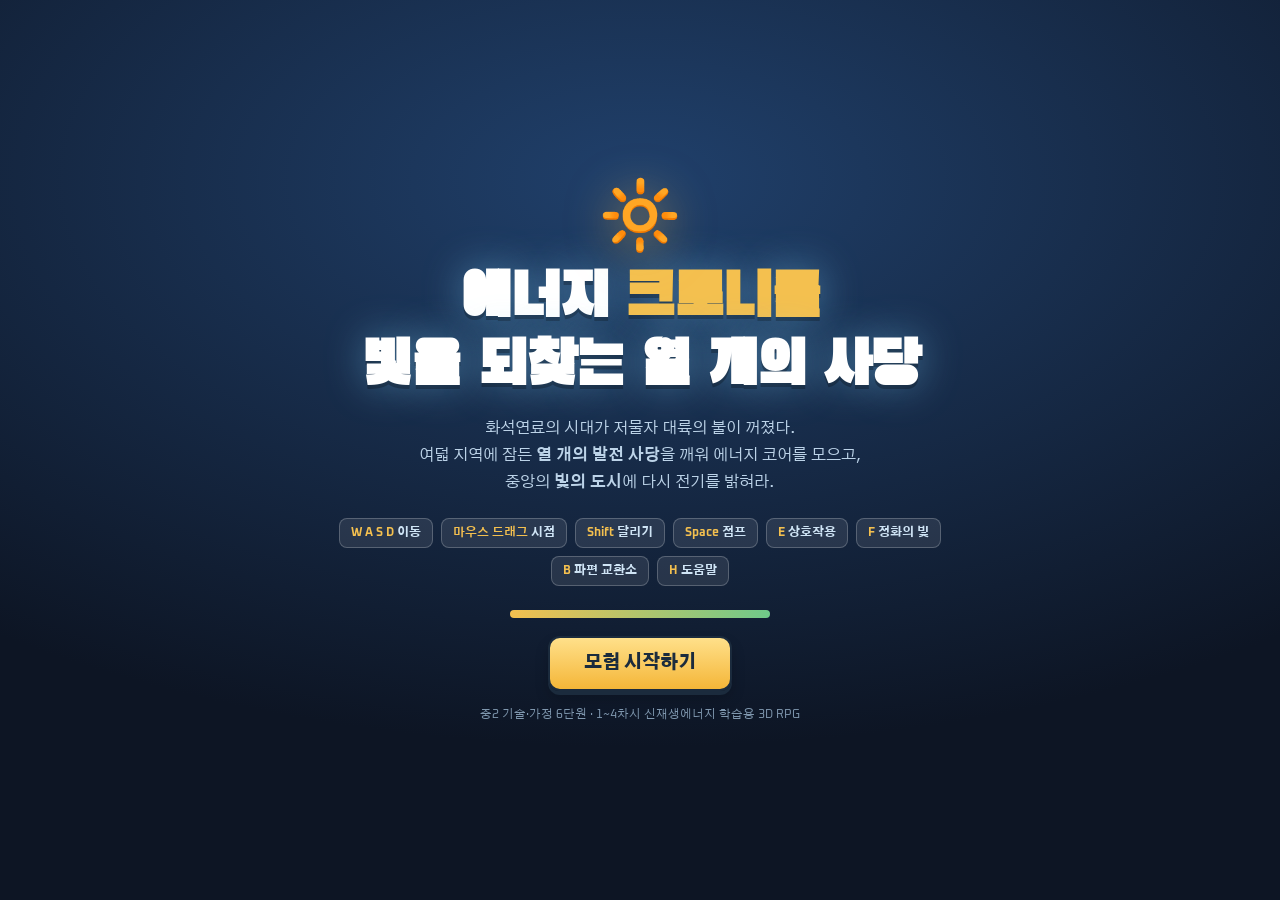
==== commit 8124fea8: "Add files via upload" ====
--- a/index.html
+++ b/index.html
@@ -30,6 +30,7 @@
       <span class="kcap"><b>Space</b> 점프</span>
       <span class="kcap"><b>E</b> 상호작용</span>
       <span class="kcap"><b>F</b> 정화의 빛</span>
+      <span class="kcap"><b>B</b> 파편 교환소</span>
       <span class="kcap"><b>H</b> 도움말</span>
     </div>
     <div class="keys" id="touchKeys" style="display:none">
@@ -37,7 +38,7 @@
       <span class="kcap"><b>화면 쓸기</b> 시점 · <b>두 손가락</b> 줌</span>
       <span class="kcap"><b>E 버튼</b> 사당 입장 · 대화</span>
       <span class="kcap"><b>빛 버튼</b> 오염 몬스터 정화</span>
-      <span class="kcap">오른쪽 위 <b>🗺️ 지도</b> · <b>❓ 도움말</b> · <b>🔊 소리</b></span>
+      <span class="kcap">오른쪽 위 <b>✨ 상점</b> · <b>🗺️ 지도</b> · <b>❓ 도움말</b></span>
     </div>
     <div id="loadbar"><i></i></div>
     <button class="btn gold" id="startBtn" style="font-size:18px;padding:14px 34px">모험 시작하기</button>
@@ -60,7 +61,7 @@
     <div id="coreDots"></div>
     <div id="hpHud"><span class="lb">체력</span></div>
   </div>
-  <div id="sparkHud" class="panel"><span style="font-size:19px">✨</span><b id="sparkN">0</b><span style="font-size:12px;color:var(--muted);font-weight:700">에너지 파편</span></div>
+  <div id="sparkHud" class="panel clickable" title="에너지 파편 교환소 열기 (B)"><span style="font-size:19px">✨</span><b id="sparkN">0</b><span style="font-size:12px;color:var(--muted);font-weight:700">에너지 파편</span><span id="speedBuffBadge" class="buffBadge" style="display:none">⚡가속</span></div>
   <button id="sndBtn" class="panel" title="소리 켜기/끄기 (K)" aria-label="소리 켜기/끄기">🔊</button>
   <div id="runeHud" class="panel" style="display:none"><span style="font-size:19px">🔷</span><b id="runeN">0 / 10</b><span style="font-size:12px;color:var(--muted);font-weight:700">고대 룬</span></div>
   <div id="quest" class="panel">
@@ -80,7 +81,7 @@
   </div>
   <div id="prompt" class="panel"><span class="ekey">E</span><span class="txt"></span></div>
   <div id="toast"></div>
-  <div id="hint">H · 도움말 &nbsp;|&nbsp; M · 지도 확대 &nbsp;|&nbsp; 마우스 휠 · 줌</div>
+  <div id="hint">H · 도움말 &nbsp;|&nbsp; B · 파편 교환소 &nbsp;|&nbsp; M · 지도 확대 &nbsp;|&nbsp; 마우스 휠 · 줌</div>
 </div>
 
 <!-- ═══════════ 터치 컨트롤 ═══════════ -->
@@ -89,11 +90,12 @@
   <div id="tbtns">
     <button class="tbtn" id="tRun">달리기</button>
     <button class="tbtn light" id="tLight">빛<small>정화</small></button>
-    <button class="tbtn" id="tJump">점프<small>▲</small></button>
+    <button class="tbtn jump" id="tJump">점프<small>▲</small></button>
     <button class="tbtn big" id="tE">E<small>상호작용</small></button>
   </div>
-  <!-- 태블릿에는 키보드가 없다. PC의 H(도움말)·M(지도)·K(소리)를 버튼으로 준다. -->
+  <!-- 태블릿에는 키보드가 없다. PC의 H(도움말)·M(지도)·B(상점)·K(소리)를 버튼으로 준다. -->
   <div id="tTop">
+    <button class="tsq" id="tShop" aria-label="에너지 파편 교환소">✨<small>상점</small></button>
     <button class="tsq" id="tMap" aria-label="지도 크게 보기">🗺️<small>지도</small></button>
     <button class="tsq" id="tHelp" aria-label="조작 방법 도움말">❓<small>도움말</small></button>
     <button class="tsq" id="fsBtn" aria-label="전체 화면">⛶<small>전체</small></button>
@@ -162,9 +164,10 @@
       <tr class="kbd"><td>Space</td><td>점프 (대화 중엔 다음 대사)</td></tr>
       <tr class="kbd"><td>E</td><td>사당 입장 · 대화 · 파편 줍기</td></tr>
       <tr class="kbd"><td>F / 클릭</td><td>정화의 빛 (가까운 몬스터 자동 조준)</td></tr>
+      <tr class="kbd"><td>B</td><td>에너지 파편 교환소 (치유 · 체력 확장 · 빛 강화 · 자석 · 신속)</td></tr>
       <tr class="kbd"><td>M</td><td>전체 지도 · 빠른 이동</td></tr>
       <tr class="kbd"><td>K</td><td>소리 끄고 켜기</td></tr>
-      <tr class="kbd"><td>Esc</td><td>사당·대화 나가기</td></tr>
+      <tr class="kbd"><td>Esc</td><td>사당·대화·상점 나가기</td></tr>
       <tr class="kbd"><td>H</td><td>이 도움말 열기/닫기</td></tr>
 
       <tr class="tch"><td>왼쪽 조이스틱</td><td>이동 — <b>끝까지 밀면 달리기</b></td></tr>
@@ -172,6 +175,7 @@
       <tr class="tch"><td><b>E</b> 버튼</td><td>사당 입장 · 대화 · 파편 줍기</td></tr>
       <tr class="tch"><td><b>빛</b> 버튼</td><td>정화의 빛 (가까운 몬스터 자동 조준)</td></tr>
       <tr class="tch"><td><b>점프</b> 버튼</td><td>점프 (대화 중엔 다음 대사)</td></tr>
+      <tr class="tch"><td>✨ 상점</td><td>에너지 파편 교환소 — <b>우측 상단 파편</b>을 눌러도 열립니다</td></tr>
       <tr class="tch"><td>🗺️ 지도</td><td>전체 지도 · 빠른 이동<br>오른쪽 아래 <b>작은 지도를 눌러도</b> 열립니다</td></tr>
       <tr class="tch"><td>❓ 도움말</td><td>이 창 열기 — <b>바깥 어두운 곳</b>을 눌러도 닫힙니다</td></tr>
       <tr class="tch"><td>🔊 소리</td><td>배경음악·효과음 끄고 켜기</td></tr>
@@ -182,22 +186,15 @@
     <ul class="helpList">
       <li><b>🌫️ 오염 몬스터</b> — 정화의 빛(<span class="kbdOnly">F</span><span class="tchOnly">빛 버튼</span>)으로 물리칩니다. 코어가 많을수록 빛이 강해지고, 사당을 깨우면 그 지역의 오염이 걷힙니다.</li>
       <li><b>💚 체력</b> — 다하면 빛의 도시에서 깨어납니다. 진행 상황은 그대로예요.</li>
-      <li><b>✨ 에너지 파편</b> — 3개를 모으면 사당 안에서 힌트를 한 번 쓸 수 있습니다.</li>
+      <li><b>✨ 에너지 파편</b> — 몬스터를 정화하거나 필드에서 얻습니다. 사당 힌트(3개)뿐만 아니라 <span class="kbdOnly">B 키</span><span class="tchOnly">✨ 상점 버튼</span>을 눌러 <b>체력 즉시 회복, 최대 체력 확장, 정화의 빛 강화, 파편 자석 코어, 신속의 오라(속도 35% 증가)</b> 등으로 교환할 수 있습니다.</li>
       <li><b>🗺️ 여덟 지역</b> — 바람 언덕 · 물의 계곡 · 불의 분지 · 황금 들판 · 되살림 단지 · 수소 해안 · 햇빛 고원 · 조수 갯벌. 땅 색과 풍경, 세워진 구조물이 지역마다 다릅니다.</li>
       <li><b>✨ 빠른 이동</b> — <span class="kbdOnly">M으로</span><span class="tchOnly">🗺️ 지도 버튼으로</span> 지도를 열면 이미 깨운 사당으로 바로 갈 수 있습니다. 아직 안 깬 사당으로는 못 가요 — 처음 가는 길은 직접 걸어야 합니다.</li>
       <li><b>👻 수호 정령</b> — 사당 입구 옆에 떠 있습니다. 처음 다가가면 먼저 말을 걸고, 시련을 깨면 축하해 줍니다. <span class="kbdOnly">E</span><span class="tchOnly">E 버튼으로</span> 다시 대화할 수 있어요.</li>
-      <li><b>🔷 고대 룬</b> — 사당 뒤편에 하나씩 숨어 있습니다. 모을수록 관제탑 예산 +5억 (10개면 100 → 150억).</li>
+      <li><b>⚡ 무기 업그레이드</b> — <span class="kbdOnly">B 키</span><span class="tchOnly">✨ 상점 버튼</span>을 눌러 정화포를 <b>트윈 볼트(2연발 멀티샷), 트리플 볼트(3연발), 태양의 정화포(광역 폭발)</b>로 승급하고 가속 렌즈로 연사력을 강화할 수 있습니다.</li>
       <li><b>☠️ 스모그 타이탄</b> — 코어를 <b>5개</b> 모으면 도시 남쪽 어귀에 나타납니다. 평소엔 매연에 싸여 빛이 통하지 않고, <b>가슴의 핵이 열린 순간</b>에만 정화의 빛(<span class="kbdOnly">F</span><span class="tchOnly">빛 버튼</span>)이 들어갑니다. 열릴 때를 노려 쏘고, 팔을 휘두르면 물러나세요.</li>
       <li><b>💠 코어 10개</b> — 도시에 불이 켜지고, 광장에 <b>에너지 관제탑</b>(마지막 시련)이 열립니다.</li>
     </ul>
 
-    <div class="ctrl" style="margin-top:14px">
-      <label>🌫️ 몬스터 밀도 <span style="font-family:var(--body);font-weight:700;font-size:12px;color:var(--muted)">수업 중 바꿔도 됩니다</span></label>
-      <div class="chips" id="monLv">
-        <button class="chip">없음</button><button class="chip">적게</button><button class="chip">적당히</button><button class="chip">보통</button>
-      </div>
-      <div class="note" id="monLvDesc" style="margin-top:7px"></div>
-    </div>
     <div class="ctrl" style="margin-top:14px">
       <label>🔊 소리 <span id="volLabel" style="font-family:var(--num);font-weight:800;font-size:14px;color:#c2691f">18%</span></label>
       <input type="range" id="volRange" min="0" max="60" step="1" value="18">
@@ -210,6 +207,31 @@
     </div>
   </div>
   <div class="helpFoot"><button class="btn" id="helpX">닫기</button></div>
+</div></div>
+
+<!-- ═══════════ 에너지 파편 교환소 ═══════════ -->
+<div id="sparkShop"><div class="panel shopPanel">
+  <div class="shopHead">
+    <div class="shopTtl">
+      <span class="shopIcon">✨</span>
+      <div>
+        <h3>에너지 파편 교환소</h3>
+        <p>파편의 순수한 빛으로 능력을 강화하고 위기를 극복하세요.</p>
+      </div>
+    </div>
+    <button class="shopClose" id="shopX" aria-label="닫기">✕</button>
+  </div>
+  <div class="shopSparkBar">
+    <span>보유 에너지 파편:</span>
+    <b id="shopSparkN">0</b>
+    <small style="color:var(--muted);font-weight:700">개</small>
+  </div>
+  <div class="shopItems" id="shopItemList">
+    <!-- 자바스크립트로 동적 렌더링 -->
+  </div>
+  <div class="shopFoot">
+    <span>💡 몬스터를 정화하거나 숨겨진 파편을 모아 언제든 능력을 강화할 수 있습니다. (단축키 B)</span>
+  </div>
 </div></div>
 
 <script src="js/vendor/three.min.js"></script>
--- a/css/ui.css
+++ b/css/ui.css
@@ -70,8 +70,13 @@
 #downFlash.on{animation:downF 1.5s ease-out}
 @keyframes downF{0%{opacity:1}100%{opacity:0}}
 @media (prefers-reduced-motion:reduce){#hurt.on,#downFlash.on{animation-duration:.01s}}
-#sparkHud{position:absolute;top:16px;right:16px;padding:10px 14px;display:flex;align-items:center;gap:8px}
+#sparkHud{position:absolute;top:16px;right:16px;padding:10px 14px;display:flex;align-items:center;gap:8px;
+  pointer-events:auto;cursor:pointer;user-select:none;transition:transform .18s,box-shadow .18s,border-color .18s}
+#sparkHud:hover{transform:translateY(-2px);box-shadow:0 6px 18px rgba(244,192,79,.38);border-color:#d49f30}
 #sparkHud b{font-family:var(--num);font-size:18px}
+.buffBadge{font-size:11px;font-weight:900;background:linear-gradient(135deg,#ff9f43,#ee5253);color:#fff;
+  padding:2px 7px;border-radius:6px;margin-left:4px;animation:pulseBuff 1.2s infinite alternate}
+@keyframes pulseBuff{0%{opacity:.85;transform:scale(.95)}100%{opacity:1;transform:scale(1.05)}}
 #runeHud{position:absolute;top:66px;right:16px;padding:8px 13px;display:flex;align-items:center;gap:8px}
 #runeHud b{font-family:var(--num);font-size:17px;color:#2b7f9c}
 /* #hud 는 pointer-events:none 이라 안의 요소는 스스로 켜야 눌린다.
@@ -448,3 +453,33 @@
   background:linear-gradient(90deg,#8d5b6b,#c0392b);transition:width .25s}
 #bossBarWrap.open{border-color:#c2691f;box-shadow:0 0 0 3px rgba(244,192,79,.35),0 10px 30px rgba(10,20,35,.28)}
 @media (max-width:820px){ #bossBar{top:auto;bottom:96px;width:min(400px,86vw)} }
+
+/* ───────── 에너지 파편 교환소 모달 ───────── */
+#sparkShop{position:fixed;inset:0;z-index:55;display:none;align-items:center;justify-content:center;padding:20px;
+  background:rgba(9,17,30,.82);backdrop-filter:blur(7px)}
+#sparkShop.on{display:flex}
+.shopPanel{width:min(580px,94vw);max-height:90vh;display:flex;flex-direction:column;padding:0;overflow:hidden;animation:rise .3s cubic-bezier(.2,.9,.3,1)}
+.shopHead{display:flex;align-items:center;justify-content:space-between;padding:18px 22px 14px;background:linear-gradient(180deg,#fff,#f8f4e9);border-bottom:2px solid var(--line)}
+.shopTtl{display:flex;align-items:center;gap:12px}
+.shopIcon{font-size:26px;background:#fff8e6;border:2px solid #e2c068;border-radius:12px;width:44px;height:44px;display:grid;place-items:center;flex:0 0 auto}
+.shopHead h3{font-family:var(--disp);font-size:18.5px;margin:0 0 2px}
+.shopHead p{font-size:12px;color:var(--muted);font-weight:700;margin:0}
+.shopClose{background:none;border:none;font-size:22px;color:var(--muted);cursor:pointer;padding:4px 8px;border-radius:8px;font-weight:900}
+.shopClose:hover{color:var(--ink);background:rgba(0,0,0,.05)}
+.shopSparkBar{display:flex;align-items:center;gap:8px;padding:10px 22px;background:#fff4d3;border-bottom:1px solid #ebd7a3;font-size:13.5px;font-weight:800}
+.shopSparkBar b{font-family:var(--num);font-size:20px;color:#c2691f}
+.shopItems{padding:14px 18px;overflow-y:auto;display:flex;flex-direction:column;gap:10px;max-height:56vh}
+.shopCard{display:flex;align-items:center;justify-content:space-between;gap:12px;padding:12px 14px;background:#fff;border:2px solid var(--line);border-radius:14px;transition:border-color .2s,box-shadow .2s}
+.shopCard:hover{border-color:#f4c04f;box-shadow:0 4px 14px rgba(244,192,79,.2)}
+.shopCard.maxed{background:#f8f9fa;border-color:#e1e5eb;opacity:.8}
+.shopCardInfo{display:flex;align-items:center;gap:12px;flex:1;min-width:0}
+.shopCardIco{font-size:24px;width:40px;height:40px;border-radius:10px;background:#faf8f2;display:grid;place-items:center;flex:0 0 auto;border:1px solid var(--line)}
+.shopCardTxt{flex:1;min-width:0}
+.shopCardName{font-weight:900;font-size:14px;display:flex;align-items:center;gap:6px}
+.shopCardLevel{font-size:11px;font-weight:800;color:#c2691f;background:#fff1cb;padding:1px 6px;border-radius:6px}
+.shopCardDesc{font-size:12px;color:#596d80;font-weight:600;margin-top:2px;line-height:1.4}
+.shopCardAction{flex:0 0 auto}
+.shopBuyBtn{display:flex;align-items:center;gap:5px;padding:8px 14px;font-size:13px;font-weight:900;border-radius:10px;cursor:pointer}
+.shopBuyBtn:disabled{opacity:.45;cursor:not-allowed;filter:grayscale(1)}
+.shopFoot{padding:10px 18px 14px;border-top:1px solid var(--line);background:#faf8f2;text-align:center;color:var(--muted);font-weight:700;font-size:11.5px}
+
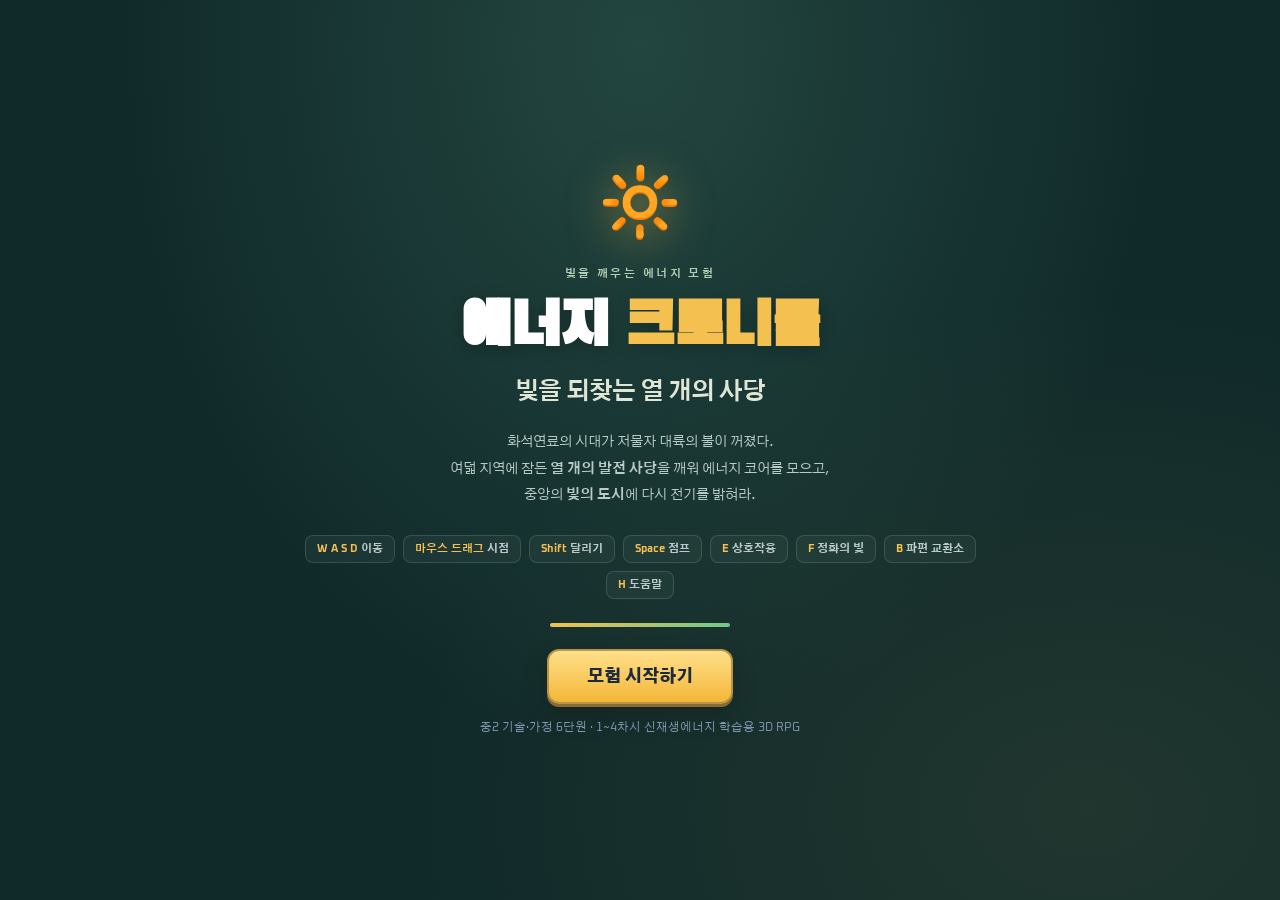
==== commit 15414893: "Add files via upload" ====
--- a/index.html
+++ b/index.html
@@ -2,7 +2,7 @@
 <html lang="ko">
 <head>
 <meta charset="utf-8">
-<meta name="viewport" content="width=device-width,initial-scale=1,maximum-scale=1,user-scalable=no,viewport-fit=cover">
+<meta name="viewport" content="width=device-width, initial-scale=1.0, maximum-scale=1.0, minimum-scale=1.0, user-scalable=no, shrink-to-fit=no, viewport-fit=cover">
 <meta name="mobile-web-app-capable" content="yes">
 <meta name="apple-mobile-web-app-capable" content="yes">
 <meta name="description" content="중2 기술·가정 6단원 신재생에너지 학습용 3D RPG">
@@ -18,8 +18,10 @@
 <!-- ═══════════ 타이틀 ═══════════ -->
 <div id="title">
   <div class="wrap">
-    <div class="crest">🔆</div>
-    <h1>에너지 <em>크로니클</em><br>빛을 되찾는 열 개의 사당</h1>
+    <div class="crest" aria-hidden="true">🔆</div>
+    <div class="titleEyebrow">빛을 깨우는 에너지 모험</div>
+    <h1>에너지 <em>크로니클</em></h1>
+    <div class="titleSubtitle">빛을 되찾는 열 개의 사당</div>
     <p>화석연료의 시대가 저물자 대륙의 불이 꺼졌다.<br>
        여덟 지역에 잠든 <b>열 개의 발전 사당</b>을 깨워 에너지 코어를 모으고,<br>
        중앙의 <b>빛의 도시</b>에 다시 전기를 밝혀라.</p>
@@ -35,13 +37,13 @@
     </div>
     <div class="keys" id="touchKeys" style="display:none">
       <span class="kcap"><b>왼쪽 조이스틱</b> 이동 (끝까지 밀면 달리기)</span>
-      <span class="kcap"><b>화면 쓸기</b> 시점 · <b>두 손가락</b> 줌</span>
+      <span class="kcap"><b>화면 드래그</b> 시점 회전</span>
       <span class="kcap"><b>E 버튼</b> 사당 입장 · 대화</span>
       <span class="kcap"><b>빛 버튼</b> 오염 몬스터 정화</span>
       <span class="kcap">오른쪽 위 <b>✨ 상점</b> · <b>🗺️ 지도</b> · <b>❓ 도움말</b></span>
     </div>
     <div id="loadbar"><i></i></div>
-    <button class="btn gold" id="startBtn" style="font-size:18px;padding:14px 34px">모험 시작하기</button>
+    <button class="btn gold" id="startBtn">모험 시작하기</button>
     <div id="saveRow">
       <span id="saveInfo"></span>
       <button class="linkBtn" id="resetBtn">처음부터 새로 시작</button>
@@ -61,8 +63,17 @@
     <div id="coreDots"></div>
     <div id="hpHud"><span class="lb">체력</span></div>
   </div>
-  <div id="sparkHud" class="panel clickable" title="에너지 파편 교환소 열기 (B)"><span style="font-size:19px">✨</span><b id="sparkN">0</b><span style="font-size:12px;color:var(--muted);font-weight:700">에너지 파편</span><span id="speedBuffBadge" class="buffBadge" style="display:none">⚡가속</span></div>
-  <button id="sndBtn" class="panel" title="소리 켜기/끄기 (K)" aria-label="소리 켜기/끄기">🔊</button>
+  <div id="topBar">
+    <div id="sparkHud" class="panel clickable" title="에너지 파편 교환소 열기 (B)"><span style="font-size:19px">✨</span><b id="sparkN">0</b><span style="font-size:12px;color:var(--muted);font-weight:700">에너지 파편</span><span id="speedBuffBadge" class="buffBadge" style="display:none">⚡가속</span></div>
+    <div id="tTop">
+      <button class="tsq" id="tShop" title="에너지 파편 교환소 (B)" aria-label="에너지 파편 교환소">✨<small>상점</small></button>
+      <button class="tsq" id="tMap" title="전체 지도 · 빠른 이동 (M)" aria-label="지도 크게 보기">🗺️<small>지도</small></button>
+      <button class="tsq" id="tArchive" title="신재생에너지 지식 도감 (J)" aria-label="에너지 지식 도감">📖<small>도감</small></button>
+      <button class="tsq" id="tHelp" title="조작 방법 및 가이드 (H)" aria-label="조작 방법 도움말">❓<small>조작법</small></button>
+      <button class="tsq" id="sndBtn" title="소리 켜기/끄기 (K)" aria-label="소리 켜기/끄기">🔊<small>소리</small></button>
+      <button class="tsq" id="fsBtn" title="전체 화면" aria-label="전체 화면">⛶<small>전체</small></button>
+    </div>
+  </div>
   <div id="runeHud" class="panel" style="display:none"><span style="font-size:19px">🔷</span><b id="runeN">0 / 10</b><span style="font-size:12px;color:var(--muted);font-weight:700">고대 룬</span></div>
   <div id="quest" class="panel">
     <span class="tag">현재 목표</span>
@@ -75,13 +86,13 @@
   </div>
   <div id="bossBar">
     <div id="bossBarWrap" class="panel">
-      <div class="bossTop"><span class="bossIcon">☠️</span><b>스모그 타이탄</b><i id="bossPhase"></i></div>
+      <div class="bossTop"><span id="bossIcon" class="bossIcon">☠️</span><b id="bossName">스모그 타이탄</b><i id="bossPhase"></i></div>
       <div class="bossTrack"><i id="bossHp"></i></div>
     </div>
   </div>
   <div id="prompt" class="panel"><span class="ekey">E</span><span class="txt"></span></div>
   <div id="toast"></div>
-  <div id="hint">H · 도움말 &nbsp;|&nbsp; B · 파편 교환소 &nbsp;|&nbsp; M · 지도 확대 &nbsp;|&nbsp; 마우스 휠 · 줌</div>
+  <div id="hint">H · 조작법 &nbsp;|&nbsp; J · 지식 도감 &nbsp;|&nbsp; B · 파편 교환소 &nbsp;|&nbsp; M · 지도 확대</div>
 </div>
 
 <!-- ═══════════ 터치 컨트롤 ═══════════ -->
@@ -92,13 +103,6 @@
     <button class="tbtn light" id="tLight">빛<small>정화</small></button>
     <button class="tbtn jump" id="tJump">점프<small>▲</small></button>
     <button class="tbtn big" id="tE">E<small>상호작용</small></button>
-  </div>
-  <!-- 태블릿에는 키보드가 없다. PC의 H(도움말)·M(지도)·B(상점)·K(소리)를 버튼으로 준다. -->
-  <div id="tTop">
-    <button class="tsq" id="tShop" aria-label="에너지 파편 교환소">✨<small>상점</small></button>
-    <button class="tsq" id="tMap" aria-label="지도 크게 보기">🗺️<small>지도</small></button>
-    <button class="tsq" id="tHelp" aria-label="조작 방법 도움말">❓<small>도움말</small></button>
-    <button class="tsq" id="fsBtn" aria-label="전체 화면">⛶<small>전체</small></button>
   </div>
 </div>
 
@@ -158,17 +162,19 @@
     <!-- 키보드용 / 터치용 두 벌. body.touch 일 때 자동으로 바뀐다 (ui.css 참고).
          태블릿에는 키보드가 없으므로 WASD 표를 보여 줘 봐야 소용이 없다. -->
     <table>
+      <tr class="kbd"><td>❓ / H</td><td>조작 방법 및 가이드 열기/닫기 (상단 버튼)</td></tr>
+      <tr class="kbd"><td>📖 / J</td><td>신재생에너지 지식 도감 열기/닫기 (상단 버튼)</td></tr>
       <tr class="kbd"><td>W A S D</td><td>앞·뒤·좌·우 이동 (카메라 기준)</td></tr>
       <tr class="kbd"><td>마우스 드래그</td><td>카메라 회전 · 휠로 줌</td></tr>
       <tr class="kbd"><td>Shift</td><td>달리기</td></tr>
       <tr class="kbd"><td>Space</td><td>점프 (대화 중엔 다음 대사)</td></tr>
       <tr class="kbd"><td>E</td><td>사당 입장 · 대화 · 파편 줍기</td></tr>
       <tr class="kbd"><td>F / 클릭</td><td>정화의 빛 (가까운 몬스터 자동 조준)</td></tr>
-      <tr class="kbd"><td>B</td><td>에너지 파편 교환소 (치유 · 체력 확장 · 빛 강화 · 자석 · 신속)</td></tr>
-      <tr class="kbd"><td>M</td><td>전체 지도 · 빠른 이동</td></tr>
-      <tr class="kbd"><td>K</td><td>소리 끄고 켜기</td></tr>
+      <tr class="kbd"><td>✨ / B</td><td>에너지 파편 교환소 (상단 버튼 또는 B)</td></tr>
+      <tr class="kbd"><td>🗺️ / M</td><td>전체 지도 · 빠른 이동 (상단 버튼 또는 M)</td></tr>
+      <tr class="kbd"><td>🔊 / K</td><td>소리 끄고 켜기 (상단 버튼 또는 K)</td></tr>
+      <tr class="kbd"><td>⛶</td><td>전체 화면 전환 (상단 버튼)</td></tr>
       <tr class="kbd"><td>Esc</td><td>사당·대화·상점 나가기</td></tr>
-      <tr class="kbd"><td>H</td><td>이 도움말 열기/닫기</td></tr>
 
       <tr class="tch"><td>왼쪽 조이스틱</td><td>이동 — <b>끝까지 밀면 달리기</b></td></tr>
       <tr class="tch"><td>화면 쓸기</td><td>시점 회전 · 두 손가락으로 줌</td></tr>
@@ -231,6 +237,40 @@
   </div>
   <div class="shopFoot">
     <span>💡 몬스터를 정화하거나 숨겨진 파편을 모아 언제든 능력을 강화할 수 있습니다. (단축키 B)</span>
+  </div>
+</div></div>
+
+<!-- ═══════════ 에너지 지식 도감 ═══════════ -->
+<div id="archive"><div class="panel archivePanel">
+  <div class="archHead">
+    <div class="archTtl">
+      <span class="archIcon">📖</span>
+      <div>
+        <h3>신재생에너지 지식 도감</h3>
+        <p>열 개의 사당에서 깨운 청정 에너지의 과학적 원리와 교과 핵심 요약</p>
+      </div>
+    </div>
+    <button class="archClose" id="archX" aria-label="닫기">✕</button>
+  </div>
+  <div class="archProgressRow">
+    <div class="archProgTxt">
+      <span>지식 수집률: <b id="archCount">0 / 11</b></span>
+      <span id="archPct">0%</span>
+    </div>
+    <div class="archBar"><i id="archBarFill"></i></div>
+  </div>
+  <div class="archTabs">
+    <button class="archTab on" data-filter="all">전체</button>
+    <button class="archTab" data-filter="1차시">1차시 (태양)</button>
+    <button class="archTab" data-filter="2차시">2차시 (풍·수·지·해)</button>
+    <button class="archTab" data-filter="3차시">3차시 (바이오·폐기물)</button>
+    <button class="archTab" data-filter="4차시">4차시 (수소·연료전지)</button>
+  </div>
+  <div class="archGrid" id="archGrid">
+    <!-- 자바스크립트로 동적 렌더링 -->
+  </div>
+  <div class="archFoot">
+    <span>💡 각 사당의 시련을 통과하여 에너지 코어를 획득하면 해당 지식 카드가 해금됩니다. (단축키 J)</span>
   </div>
 </div></div>
 
--- a/css/theme.css
+++ b/css/theme.css
@@ -6,17 +6,19 @@
   --disp:'Black Han Sans',system-ui,sans-serif;
   --body:'Gothic A1',system-ui,sans-serif;
   --num:'Oxanium','Gothic A1',monospace;
-  --ink:#14202f; --paper:#f6f1e4; --paper2:#fffdf6;
-  --line:#d8ceb6; --muted:#6d7f92;
+  --ink:#203c3b; --paper:#f3f1e8; --paper2:#fffef8;
+  --line:#d6dace; --muted:#596f71;
+  --focus:#247d76;
   --gold:#f4c04f; --leaf:#6fc98a; --sky:#79c8f2;
   --solar:#f6b93b; --thermal:#ef7a5a; --wind:#5ad3c4; --hydro:#5b9df9;
   --geo:#e8674f; --ocean:#8f7ef0; --bio:#8dc63f; --waste:#c58bd6;
   --h2:#4fd0e0; --cell:#7ae0a8;
 }
 *{box-sizing:border-box;margin:0;padding:0}
-html,body{height:100%;overflow:hidden;background:#0d1524}
-body{font-family:var(--body);color:var(--ink);-webkit-user-select:none;user-select:none;
-  -webkit-tap-highlight-color:transparent;touch-action:none;overscroll-behavior:none}
-canvas{touch-action:none}
-canvas{display:block}
-#scene{position:fixed;inset:0}
+html,body{width:100%;height:100%;position:fixed;inset:0;overflow:hidden;background:#0d1524;
+  touch-action:none;overscroll-behavior:none;-webkit-overscroll-behavior:none;
+  -webkit-touch-callout:none;-webkit-user-select:none;user-select:none;
+  -webkit-text-size-adjust:100%;text-size-adjust:100%}
+body{font-family:var(--body);color:var(--ink);-webkit-tap-highlight-color:transparent}
+canvas{touch-action:none;display:block}
+#scene{position:fixed;inset:0;touch-action:none}
--- a/css/ui.css
+++ b/css/ui.css
@@ -4,15 +4,15 @@
 /* ───────── 공통 UI 부품 ───────── */
 .panel{
   background:linear-gradient(180deg,var(--paper2),var(--paper));
-  border:2px solid var(--line);border-radius:18px;
-  box-shadow:0 10px 30px rgba(10,20,35,.28), inset 0 1px 0 #fff;
+  border:1px solid var(--line);border-radius:18px;
+  box-shadow:0 12px 32px rgba(13,36,33,.18),0 2px 5px rgba(13,36,33,.08),inset 0 1px 0 #fff;
 }
 .tag{font-family:var(--num);font-weight:800;font-size:11px;letter-spacing:.14em;text-transform:uppercase;color:var(--muted)}
 .btn{
   font-family:var(--body);font-weight:900;font-size:15px;cursor:pointer;
   border:2px solid #1b2b3d;border-radius:12px;padding:10px 18px;
   background:linear-gradient(180deg,#fff,#efe7d3);color:#1b2b3d;
-  box-shadow:0 4px 0 #1b2b3d, 0 8px 14px rgba(0,0,0,.18);transition:.08s;
+  box-shadow:0 3px 0 #1b2b3d, 0 6px 12px rgba(0,0,0,.12);transition:transform .15s,box-shadow .15s,background .15s;
 }
 .btn:hover{transform:translateY(-1px);box-shadow:0 5px 0 #1b2b3d,0 10px 18px rgba(0,0,0,.2)}
 .btn:active{transform:translateY(3px);box-shadow:0 1px 0 #1b2b3d}
@@ -22,15 +22,21 @@
 
 /* ───────── 타이틀 ───────── */
 #title{position:fixed;inset:0;z-index:60;display:flex;align-items:center;justify-content:center;
-  background:radial-gradient(120% 90% at 50% 20%,#20406b 0%,#0d1524 70%);}
-#title .wrap{text-align:center;max-width:720px;padding:28px;animation:rise .8s cubic-bezier(.2,.9,.3,1)}
+  overflow-y:auto;touch-action:pan-y;
+  background:radial-gradient(ellipse at 50% 5%,rgba(97,158,132,.24),transparent 58%),
+    radial-gradient(ellipse at 85% 90%,rgba(202,168,90,.09),transparent 45%),#102a2a;}
+#title .wrap{text-align:center;width:100%;max-width:740px;padding:32px 28px;margin:auto;animation:rise .8s cubic-bezier(.2,.9,.3,1)}
+.titleEyebrow{color:#b6cdb7;font-size:11px;font-weight:700;letter-spacing:.22em;margin:20px 0 14px}
+#title .titleSubtitle{color:#e0e6d6;font-size:clamp(17px,3vw,24px);font-weight:700;letter-spacing:-.04em;margin-top:14px}
+#startBtn{font-size:17px;padding:15px 38px;min-height:52px;border-color:#b89548;
+  box-shadow:0 3px 0 #8a6c31,0 10px 26px rgba(0,0,0,.2)}
 @keyframes rise{from{opacity:0;transform:translateY(24px)}to{opacity:1;transform:none}}
 #title .crest{font-size:66px;filter:drop-shadow(0 6px 20px rgba(244,192,79,.55));animation:float 3.4s ease-in-out infinite}
 @keyframes float{0%,100%{transform:translateY(0)}50%{transform:translateY(-10px)}}
 #title h1{font-family:var(--disp);color:#fff;font-size:clamp(34px,6vw,60px);line-height:1.14;letter-spacing:-1px;
-  text-shadow:0 4px 0 rgba(0,0,0,.25),0 0 40px rgba(121,200,242,.45);margin:6px 0 4px}
+  text-shadow:0 3px 16px rgba(0,0,0,.2);margin:6px 0 4px}
 #title h1 em{font-style:normal;color:var(--gold)}
-#title p{color:#bcd3e8;font-size:16px;line-height:1.7;margin:12px auto 22px;max-width:52ch}
+#title p{color:#b9cbc6;font-size:14px;line-height:1.9;margin:22px auto 26px;max-width:52ch;word-break:keep-all}
 #title .keys{display:flex;gap:8px;justify-content:center;flex-wrap:wrap;margin-bottom:24px}
 .kcap{font-family:var(--num);font-weight:800;font-size:12px;color:#cfe4f5;background:rgba(255,255,255,.09);
   border:1px solid rgba(255,255,255,.22);border-radius:8px;padding:6px 11px}
@@ -70,14 +76,15 @@
 #downFlash.on{animation:downF 1.5s ease-out}
 @keyframes downF{0%{opacity:1}100%{opacity:0}}
 @media (prefers-reduced-motion:reduce){#hurt.on,#downFlash.on{animation-duration:.01s}}
-#sparkHud{position:absolute;top:16px;right:16px;padding:10px 14px;display:flex;align-items:center;gap:8px;
+#topBar{position:absolute;top:16px;right:16px;display:flex;align-items:center;gap:10px;pointer-events:auto;z-index:22}
+#sparkHud{position:relative;top:auto;right:auto;padding:10px 14px;display:flex;align-items:center;gap:8px;
   pointer-events:auto;cursor:pointer;user-select:none;transition:transform .18s,box-shadow .18s,border-color .18s}
 #sparkHud:hover{transform:translateY(-2px);box-shadow:0 6px 18px rgba(244,192,79,.38);border-color:#d49f30}
 #sparkHud b{font-family:var(--num);font-size:18px}
 .buffBadge{font-size:11px;font-weight:900;background:linear-gradient(135deg,#ff9f43,#ee5253);color:#fff;
   padding:2px 7px;border-radius:6px;margin-left:4px;animation:pulseBuff 1.2s infinite alternate}
 @keyframes pulseBuff{0%{opacity:.85;transform:scale(.95)}100%{opacity:1;transform:scale(1.05)}}
-#runeHud{position:absolute;top:66px;right:16px;padding:8px 13px;display:flex;align-items:center;gap:8px}
+#runeHud{position:absolute;top:74px;right:16px;padding:8px 13px;display:flex;align-items:center;gap:8px;pointer-events:auto}
 #runeHud b{font-family:var(--num);font-size:17px;color:#2b7f9c}
 /* #hud 는 pointer-events:none 이라 안의 요소는 스스로 켜야 눌린다.
    이게 빠져 있어서 지도를 크게 열어도 빠른 이동 버튼이 눌리지 않았다 (PC 포함). */
@@ -199,6 +206,8 @@
 .askLead::before{content:'';position:absolute;left:12px;top:-9px;width:12px;height:12px;background:#fff;
   border-left:2px solid var(--line);border-top:2px solid var(--line);transform:rotate(45deg)}
 .askLead b{color:#c2691f}
+.quizHearts{display:flex;align-items:center;justify-content:space-between;background:#fff;border:1.5px solid var(--line);border-radius:10px;padding:6px 12px;margin:0 0 10px 6px;font-size:12.5px;font-weight:800;color:#2c3e50}
+.quizHearts .hIcons{font-size:15px;letter-spacing:2px}
 .quizBox .askQ{font-size:15px;line-height:1.55;margin:0 0 4px 6px}
 .askYou{font-size:11.5px;font-weight:800;color:var(--muted);margin:8px 0 6px 2px}
 .askReact{display:flex;gap:9px;align-items:flex-start;font-size:13px;line-height:1.65;font-weight:700;
@@ -286,23 +295,26 @@
 body.touch .tchOnly{display:inline}
 body.touch #help tr.kbd{display:none}
 body.touch #help tr.tch{display:table-row}
-/* 태블릿 상단 우측 버튼 줄 — 키보드가 없는 기기에서 H(도움말)·M(지도)를 대신한다.
-   ※ 이 버튼들이 없던 시절, 태블릿에서는 도움말을 아예 열 수 없었다. 지우지 말 것. */
-#tTop{position:absolute;top:14px;right:14px;display:flex;gap:8px;pointer-events:auto}
+/* 상단 액션 버튼 줄 (PC/모바일 공통 — 조작법·지도·상점·소리·전체화면) */
+#tTop{position:relative;top:auto;right:auto;display:flex;gap:8px;pointer-events:auto}
 .tsq{width:46px;height:46px;padding:0;border-radius:14px;cursor:pointer;
   display:flex;flex-direction:column;align-items:center;justify-content:center;gap:0;
   font-family:var(--body);font-size:19px;line-height:1;color:#1b2b3d;
   border:2px solid var(--line);background:rgba(255,253,246,.94);
-  box-shadow:0 5px 14px rgba(0,0,0,.22);-webkit-tap-highlight-color:transparent}
-.tsq small{font-size:9px;font-weight:800;opacity:.6;margin-top:1px;letter-spacing:-.03em}
-.tsq:active{transform:translateY(2px);box-shadow:0 2px 8px rgba(0,0,0,.22)}
+  box-shadow:0 5px 14px rgba(0,0,0,.22);-webkit-tap-highlight-color:transparent;
+  transition:transform .12s,box-shadow .12s,border-color .12s,background .12s;
+  pointer-events:auto}
+.tsq small{font-size:9px;font-weight:800;opacity:.65;margin-top:2px;letter-spacing:-.03em}
+.tsq:hover{transform:translateY(-2px);box-shadow:0 7px 16px rgba(0,0,0,.26);border-color:#1b2b3d}
+.tsq:active{transform:translateY(2px);box-shadow:0 2px 6px rgba(0,0,0,.22)}
 .tsq.on{background:linear-gradient(180deg,#ffe08a,#f4b638);border-color:#d99a12}
-/* 터치 기기: 조작 버튼과 겹치지 않게 HUD 재배치.
-   상단 우측 한 줄 = [지도][도움말][전체화면] · [소리] · [파편], 그 아래 [룬], 그 아래 작은 지도 */
-body.touch #sndBtn{top:14px;right:176px;width:46px;height:46px;border-radius:14px;font-size:20px}
-body.touch #sparkHud{top:14px;right:232px;padding:9px 13px}
-body.touch #runeHud{top:68px;right:176px;padding:7px 12px}
-body.touch #minimap{bottom:auto;top:120px;right:14px;width:150px;height:150px}
+#sndBtn.off{opacity:.55;filter:grayscale(1)}
+
+/* 터치 기기: 조작 버튼과 겹치지 않게 HUD 재배치 */
+body.touch #topBar{top:14px;right:14px;gap:6px}
+body.touch #sparkHud{padding:8px 11px}
+body.touch #runeHud{top:68px;right:14px;padding:7px 12px}
+body.touch #minimap{bottom:auto;top:122px;right:14px;width:150px;height:150px}
 /* .big 은 bottom/right 50% 로 화면 중앙에 놓는데, 위의 top/bottom 재배치가
    더 구체적이어서 터치 기기에서는 큰 지도가 구석에 붙어 버렸다. 다시 가운데로. */
 body.touch #minimap.big{top:50%;bottom:auto;right:50%;transform:translate(50%,-50%);
@@ -319,13 +331,16 @@
 }
 /* 좁고 낮은 화면(휴대폰 가로 등) — 버튼 줄과 파편/룬 표시를 한 단계 줄인다 */
 @media (max-width:820px), (max-height:560px){
-  .tsq{width:40px;height:40px;font-size:17px;border-radius:12px}
-  .tsq small{font-size:8px}
-  body.touch #sndBtn{top:14px;right:152px;width:40px;height:40px;font-size:17px}
-  body.touch #sparkHud{top:14px;right:200px;padding:7px 10px}
-  body.touch #sparkHud b{font-size:15px}
-  body.touch #runeHud{top:60px;right:152px;padding:5px 10px}
-  body.touch #runeHud b{font-size:14px}
+  #topBar{top:10px;right:10px;gap:5px}
+  .tsq{width:38px;height:38px;font-size:16px;border-radius:11px}
+  .tsq small{font-size:7.5px;margin-top:1px}
+  #sparkHud{padding:6px 9px}
+  #sparkHud b{font-size:15px}
+  #runeHud{top:56px;right:10px;padding:5px 9px}
+  #runeHud b{font-size:13px}
+}
+@media (max-width:620px){
+  #sparkHud span:nth-of-type(2){display:none}
 }
 
 /* 좁은 화면 · 태블릿 세로 */
@@ -398,15 +413,6 @@
 .linkBtn.danger,.btn.danger{color:#fff;background:#c0392b;border-color:#a5301f;text-decoration:none;border-radius:10px}
 
 
-/* ───────── 소리 버튼 ───────── */
-/* #hud 가 pointer-events:none 이라 여기서도 켜 줘야 한다.
-   빠져 있어서 소리 버튼이 아예 눌리지 않았다 (PC는 K 키로 가려졌던 문제). */
-#sndBtn{position:absolute;top:16px;right:150px;width:42px;height:42px;padding:0;font-size:19px;
-  display:grid;place-items:center;cursor:pointer;font-family:var(--body);color:var(--ink);
-  pointer-events:auto}
-#sndBtn.off{opacity:.55;filter:grayscale(1)}
-#sndBtn:hover{transform:translateY(-1px)}
-@media (max-width:820px){ #sndBtn{right:130px;width:38px;height:38px;font-size:17px} }
 
 
 /* ───────── 빠른 이동 (지도 확대 시) ───────── */
@@ -483,3 +489,101 @@
 .shopBuyBtn:disabled{opacity:.45;cursor:not-allowed;filter:grayscale(1)}
 .shopFoot{padding:10px 18px 14px;border-top:1px solid var(--line);background:#faf8f2;text-align:center;color:var(--muted);font-weight:700;font-size:11.5px}
 
+/* ───────── 신재생에너지 지식 도감 모달 ───────── */
+#archive{position:fixed;inset:0;z-index:55;display:none;align-items:center;justify-content:center;padding:20px;
+  background:rgba(9,17,30,.84);backdrop-filter:blur(8px)}
+#archive.on{display:flex}
+.archivePanel{width:min(780px,94vw);max-height:90vh;display:flex;flex-direction:column;padding:0;overflow:hidden;animation:rise .3s cubic-bezier(.2,.9,.3,1)}
+.archHead{display:flex;align-items:center;justify-content:space-between;padding:16px 22px 14px;background:linear-gradient(180deg,#fff,#f8f4e9);border-bottom:2px solid var(--line)}
+.archTtl{display:flex;align-items:center;gap:12px}
+.archIcon{font-size:26px;background:#eef6fc;border:2px solid #9fc1e2;border-radius:12px;width:44px;height:44px;display:grid;place-items:center;flex:0 0 auto}
+.archHead h3{font-family:var(--disp);font-size:18.5px;margin:0 0 2px}
+.archHead p{font-size:12px;color:var(--muted);font-weight:700;margin:0}
+.archClose{background:none;border:none;font-size:22px;color:var(--muted);cursor:pointer;padding:4px 8px;border-radius:8px;font-weight:900}
+.archClose:hover{color:var(--ink);background:rgba(0,0,0,.05)}
+
+.archProgressRow{padding:10px 22px;background:#eef6fc;border-bottom:1px solid #d2e4f5}
+.archProgTxt{display:flex;justify-content:space-between;font-size:13px;font-weight:800;color:#2c4b69;margin-bottom:6px}
+.archProgTxt b{font-family:var(--num);font-size:16px;color:#1e6bb8}
+.archBar{height:8px;border-radius:6px;background:#d5e5f5;overflow:hidden}
+.archBar i{display:block;height:100%;width:0;background:linear-gradient(90deg,#3b82f6,#10b981);border-radius:6px;transition:width .4s ease-out}
+
+.archTabs{display:flex;gap:6px;padding:10px 20px;background:#faf8f2;border-bottom:1px solid var(--line);overflow-x:auto}
+.archTab{padding:6px 13px;border-radius:9px;border:1.5px solid var(--line);background:#fff;font-family:var(--body);font-size:12px;font-weight:800;cursor:pointer;color:var(--muted);white-space:nowrap;transition:.12s}
+.archTab:hover{border-color:#1b2b3d;color:var(--ink)}
+.archTab.on{background:var(--ink);color:#ffe08a;border-color:var(--ink)}
+
+.archGrid{padding:16px 20px;overflow-y:auto;display:flex;flex-direction:column;gap:12px;max-height:56vh}
+.archCard{background:#fff;border:2px solid var(--line);border-radius:14px;padding:14px 16px;box-shadow:0 3px 10px rgba(0,0,0,.04);transition:transform .15s,box-shadow .15s,border-color .15s}
+.archCard.locked{background:#f8f9fa;border-style:dashed;border-color:#cfd7e0;opacity:.82}
+.archCard.unlocked{border-color:#c8dbe9}
+.archCard.unlocked:hover{transform:translateY(-1px);box-shadow:0 6px 18px rgba(30,60,90,.12);border-color:#6ba3d6}
+
+.archCardTop{display:flex;align-items:flex-start;justify-content:space-between;gap:10px}
+.archCardHead{display:flex;align-items:center;gap:10px}
+.archCardIcon{width:42px;height:42px;border-radius:11px;display:grid;place-items:center;font-size:22px;background:#fff8e6;border:1px solid #ebd498;flex:0 0 auto}
+.archCard.locked .archCardIcon{background:#e9ecef;border-color:#ced4da;filter:grayscale(1)}
+.archCardName{font-weight:900;font-size:15px;color:var(--ink)}
+.archCardBadge{font-size:11px;font-weight:800;padding:2px 7px;border-radius:6px;background:#eef6fc;color:#2b6cb0;display:inline-block;margin-left:6px}
+
+.archCardSummary{font-size:12.5px;font-weight:700;color:#3b5266;margin:8px 0 10px;line-height:1.5;background:#f8fafc;padding:7px 11px;border-radius:8px;border-left:3px solid #3b82f6}
+.archCardLockedMsg{font-size:12.5px;font-weight:700;color:#7a8a99;margin-top:6px;display:flex;align-items:center;gap:6px}
+
+.archCardDetails{display:grid;grid-template-columns:1fr;gap:8px;font-size:12px;line-height:1.55;color:#41566b;margin-top:10px;border-top:1px dashed var(--line);padding-top:10px}
+.archSec{background:#fffdfa;border:1px solid #f0e6d2;border-radius:9px;padding:8px 11px}
+.archSec b{color:#1b2b3d;display:flex;align-items:center;gap:4px;margin-bottom:3px;font-size:12px}
+.archKeyBox{background:#f0fdf4;border:1px solid #bbf7d0;color:#166534;font-weight:700}
+
+.archFoot{padding:10px 18px 14px;border-top:1px solid var(--line);background:#faf8f2;text-align:center;color:var(--muted);font-weight:700;font-size:11.5px}
+
+/* ───────── 태블릿/모바일 브라우저 확대 및 터치 제스처 보호 ───────── */
+#scene, #scene canvas, #hud, #touchUI, #stick, #knob, #tbtns, .tbtn, .tsq, #minimap {
+  touch-action: none !important;
+  -webkit-user-select: none !important;
+  user-select: none !important;
+  -webkit-touch-callout: none !important;
+}
+/* 스크롤이 필요한 내부 모달 패널 */
+#shopItemList, #archive .archGrid, #help .panel, #shrineBody, #warpList, #toast {
+  touch-action: pan-y !important;
+  -webkit-overflow-scrolling: touch;
+}
+
+/* 첫 번째 디자인 정돈: 정보 위계, 조작 상태, 좁은 화면 */
+button:focus-visible,input:focus-visible,[tabindex]:focus-visible{
+  outline:3px solid var(--focus);outline-offset:4px;
+}
+#title button:focus-visible{outline-color:#ffe08a}
+#title .kcap{background:rgba(227,239,225,.045);border-color:rgba(206,225,208,.16);color:#b9cbc6;font-size:11px}
+#loadbar{height:4px;width:180px;margin-bottom:22px;background:rgba(255,255,255,.1)}
+#coreHud .ttl b,#quest h4{font-family:var(--body);font-weight:900;letter-spacing:-.035em}
+#quest{border-left:3px solid #579884}
+#quest .tag{color:#3c7a67;letter-spacing:.1em}
+#dialog .say{word-break:keep-all;overflow-wrap:anywhere}
+.shopHead p,.archHead p{line-height:1.65;margin-top:4px;word-break:keep-all}
+.shopCard,.archCard,.ctrl{border-width:1px}
+.shopCardName{flex-wrap:wrap;line-height:1.5}
+.shopCardDesc{line-height:1.65;margin-top:5px}
+.shopClose,.archClose,.helpClose{min-width:44px;min-height:44px;flex-shrink:0}
+#shrineBox,.shopItems,.archGrid,.helpBody{scrollbar-width:thin;scrollbar-color:#a7b9aa transparent;touch-action:pan-y}
+@media(max-width:600px){
+  #title .wrap{padding:24px 20px}
+  #title .crest{font-size:48px}
+  #title p{font-size:13px}
+  #title .keys{gap:6px;margin-bottom:20px}
+  .shopCard{align-items:stretch;flex-direction:column;padding:14px}
+  .shopCardAction{align-self:flex-end;max-width:100%}
+  .shopBuyBtn{min-height:44px;white-space:normal}
+  .shopHead,.archHead{padding:14px 16px;gap:8px}
+}
+@media(max-height:560px){
+  #title .wrap{padding:20px}
+  #title .crest{font-size:32px;animation:none}
+  .titleEyebrow{margin:8px 0}
+  #title h1{font-size:36px}
+  #title .titleSubtitle{margin-top:6px;font-size:17px}
+  #title p{margin:12px auto;font-size:12px}
+}
+@media(prefers-reduced-motion:reduce){
+  *,*::before,*::after{animation-duration:.01ms!important;animation-iteration-count:1!important;transition-duration:.01ms!important;scroll-behavior:auto!important}
+}
